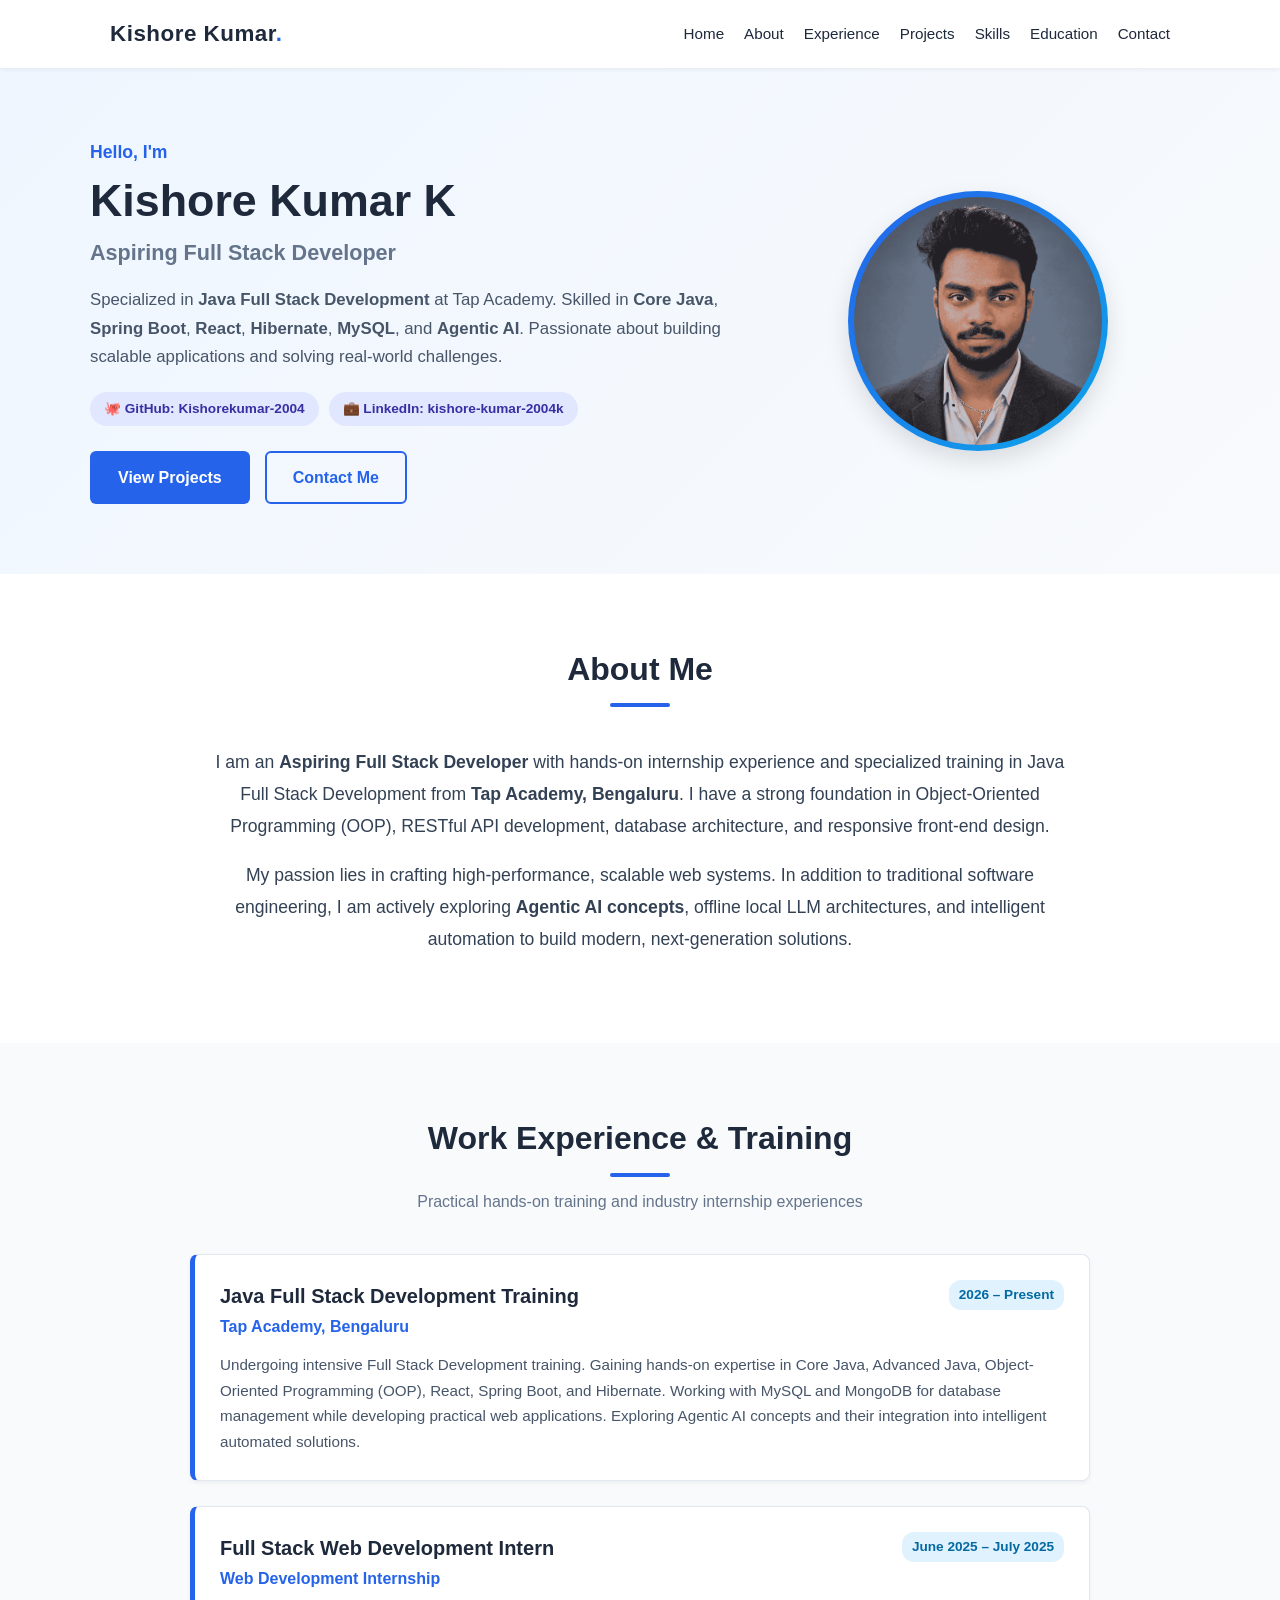
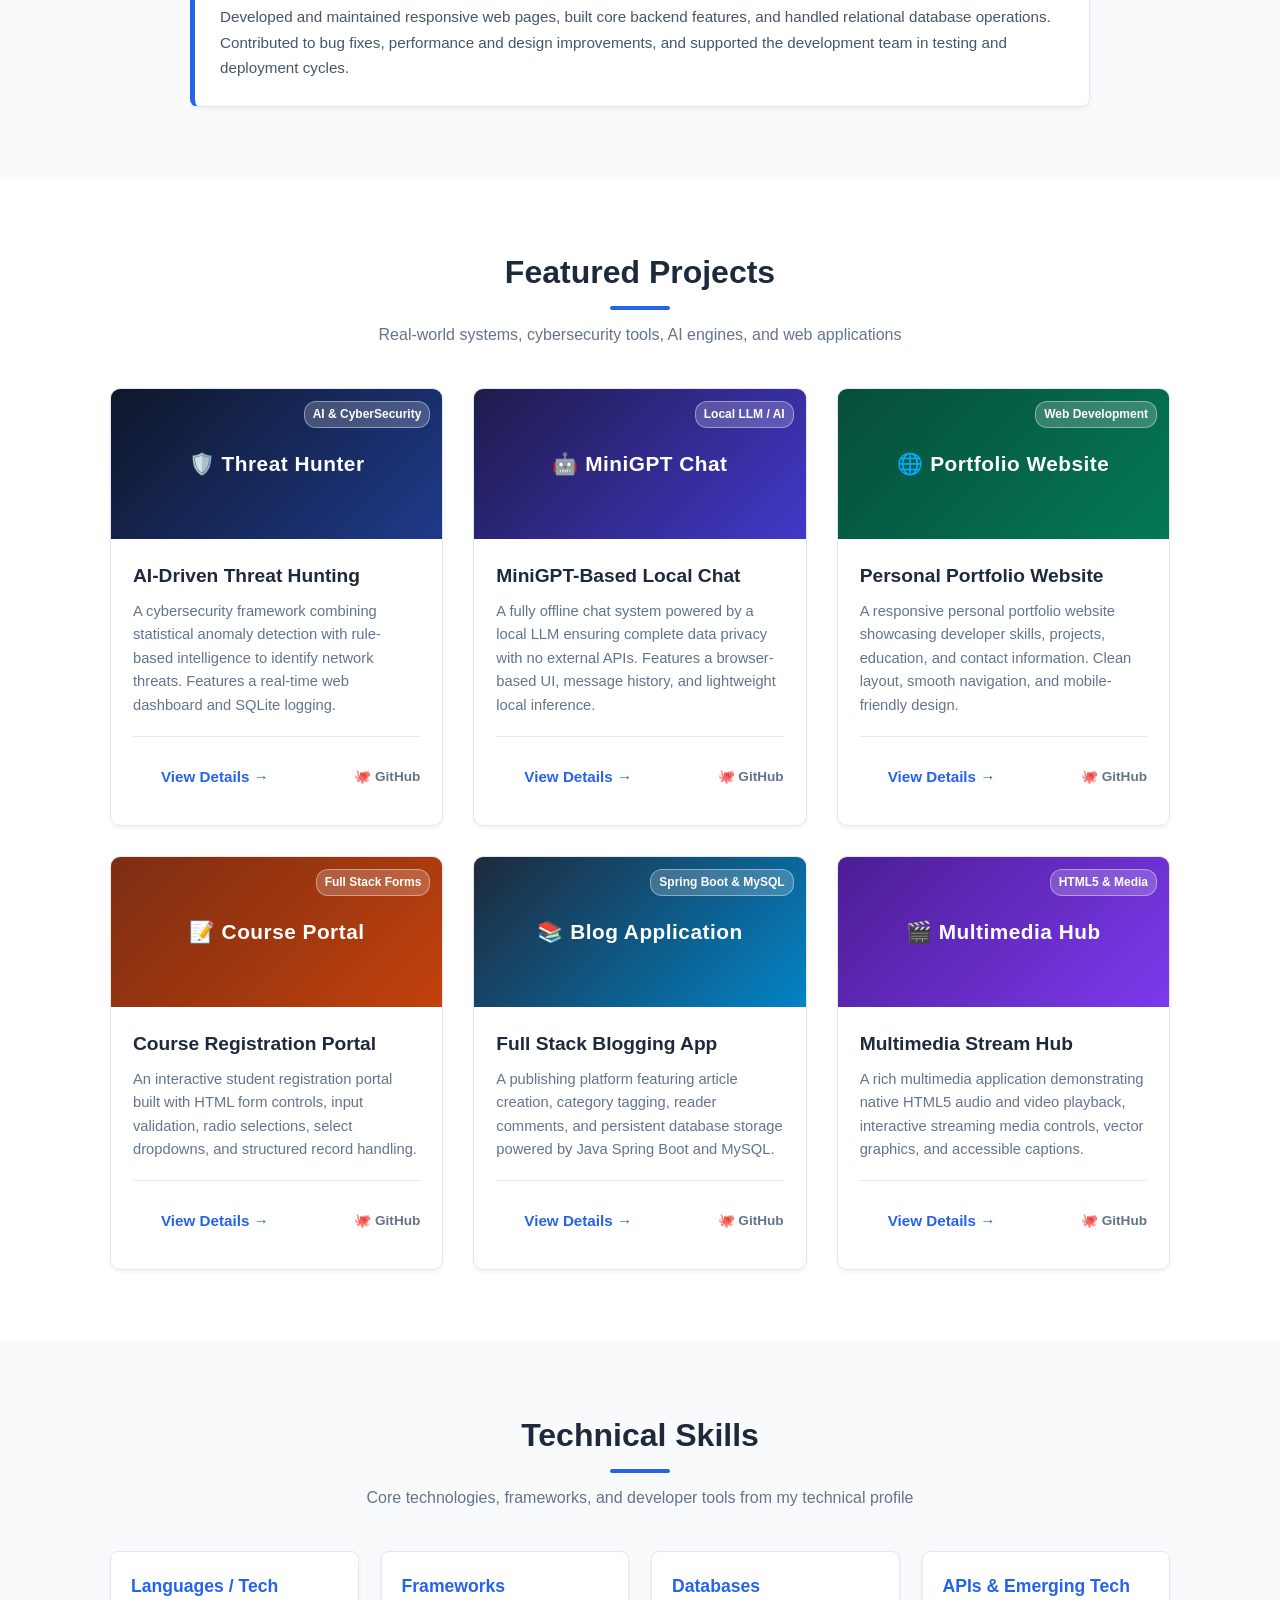
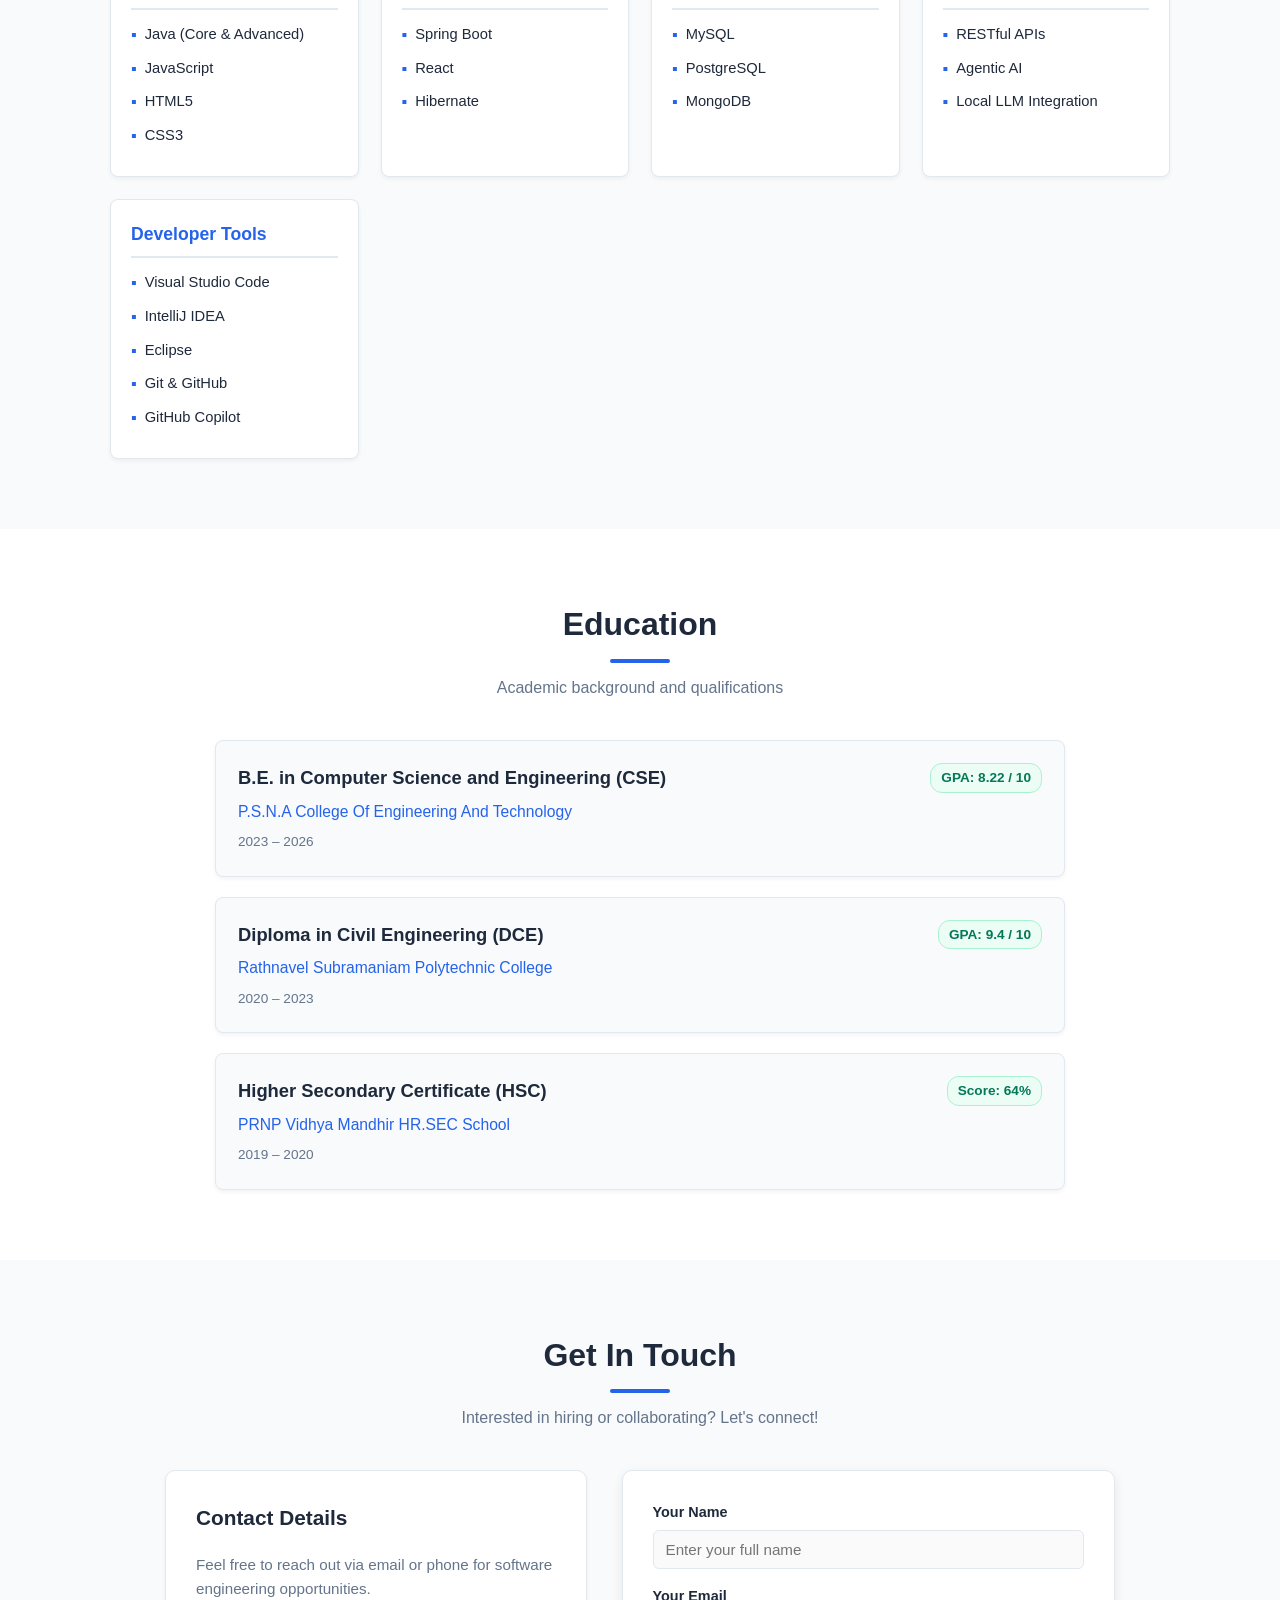
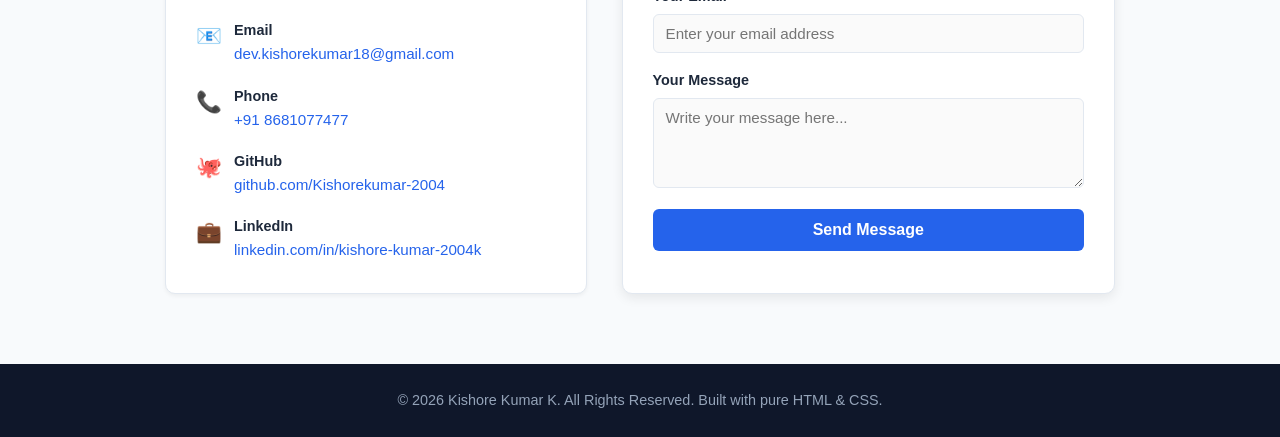
==== index.html @ 6792ca47 "first commit" ====
<!DOCTYPE html>
<html lang="en">
<head>
  <meta charset="UTF-8">
  <meta name="viewport" content="width=device-width, initial-scale=1.0">
  <title>Kishore Kumar K | Aspiring Full Stack Developer</title>
  <!-- Main CSS Stylesheet -->
  <link rel="stylesheet" href="style.css">
</head>
<body>

  <!-- =========================================================
       1. NAVIGATION BAR
       ========================================================= -->
  <header class="header">
    <nav class="navbar">
      <div class="logo">Kishore Kumar<span>.</span></div>
      <ul class="nav-links">
        <li><a href="#home">Home</a></li>
        <li><a href="#about">About</a></li>
        <li><a href="#experience">Experience</a></li>
        <li><a href="#projects">Projects</a></li>
        <li><a href="#skills">Skills</a></li>
        <li><a href="#education">Education</a></li>
        <li><a href="#contact">Contact</a></li>
      </ul>
    </nav>
  </header>

  <!-- =========================================================
       2. HERO SECTION
       ========================================================= -->
  <section id="home" class="hero-section">
    <div class="hero-container">
      
      <!-- Left Column: Bio & Action Buttons -->
      <div class="hero-text">
        <span class="greeting">Hello, I'm</span>
        <h1 class="hero-name">Kishore Kumar K</h1>
        <h2 class="hero-title">Aspiring Full Stack Developer</h2>
        <p class="hero-description">
          Specialized in <strong>Java Full Stack Development</strong> at Tap Academy. Skilled in 
          <strong>Core Java</strong>, <strong>Spring Boot</strong>, <strong>React</strong>, 
          <strong>Hibernate</strong>, <strong>MySQL</strong>, and <strong>Agentic AI</strong>. 
          Passionate about building scalable applications and solving real-world challenges.
        </p>

        <!-- Social / Quick Contact Badges -->
        <div class="quick-contact-bar">
          <a href="https://github.com/Kishorekumar-2004" target="_blank" class="contact-pill">🐙 GitHub: Kishorekumar-2004</a>
          <a href="https://linkedin.com/in/kishore-kumar-2004k" target="_blank" class="contact-pill">💼 LinkedIn: kishore-kumar-2004k</a>
        </div>

        <div class="hero-buttons">
          <a href="#projects" class="btn btn-primary">View Projects</a>
          <a href="#contact" class="btn btn-secondary">Contact Me</a>
        </div>
      </div>

      <!-- Right Column: Profile Image Placeholder -->
      <div class="hero-image-wrapper">
        <div class="profile-card">
          <img src="images//Kishore.png" alt="Kishore Kumar K Profile" class="profile-img">
        </div>
      </div>

    </div>
  </section>

  <!-- =========================================================
       3. ABOUT SECTION
       ========================================================= -->
  <section id="about" class="about-section">
    <div class="container">
      <div class="section-header">
        <h2 class="section-title">About Me</h2>
        <div class="section-line"></div>
      </div>
      
      <div class="about-content">
        <p class="about-text">
          I am an <strong>Aspiring Full Stack Developer</strong> with hands-on internship experience and specialized 
          training in Java Full Stack Development from <strong>Tap Academy, Bengaluru</strong>. 
          I have a strong foundation in Object-Oriented Programming (OOP), RESTful API development, database architecture, 
          and responsive front-end design.
        </p>
        <p class="about-text">
          My passion lies in crafting high-performance, scalable web systems. In addition to traditional software engineering, 
          I am actively exploring <strong>Agentic AI concepts</strong>, offline local LLM architectures, and intelligent automation 
          to build modern, next-generation solutions.
        </p>
      </div>
    </div>
  </section>

  <!-- =========================================================
       4. EXPERIENCE SECTION
       ========================================================= -->
  <section id="experience" class="experience-section">
    <div class="container">
      <div class="section-header">
        <h2 class="section-title">Work Experience &amp; Training</h2>
        <div class="section-line"></div>
        <p class="section-subtitle">Practical hands-on training and industry internship experiences</p>
      </div>

      <div class="experience-grid">
        
        <!-- Experience 1: Tap Academy -->
        <div class="experience-card">
          <div class="exp-header">
            <div>
              <h3 class="exp-role">Java Full Stack Development Training</h3>
              <h4 class="exp-company">Tap Academy, Bengaluru</h4>
            </div>
            <span class="exp-date">2026 – Present</span>
          </div>
          <p class="exp-desc">
            Undergoing intensive Full Stack Development training. Gaining hands-on expertise in Core Java, 
            Advanced Java, Object-Oriented Programming (OOP), React, Spring Boot, and Hibernate. Working with MySQL 
            and MongoDB for database management while developing practical web applications. Exploring Agentic AI concepts 
            and their integration into intelligent automated solutions.
          </p>
        </div>

        <!-- Experience 2: Full Stack Web Development Intern -->
        <div class="experience-card">
          <div class="exp-header">
            <div>
              <h3 class="exp-role">Full Stack Web Development Intern</h3>
              <h4 class="exp-company">Web Development Internship</h4>
            </div>
            <span class="exp-date">June 2025 – July 2025</span>
          </div>
          <p class="exp-desc">
            Developed and maintained responsive web pages, built core backend features, and handled relational 
            database operations. Contributed to bug fixes, performance and design improvements, and supported 
            the development team in testing and deployment cycles.
          </p>
        </div>

      </div>
    </div>
  </section>

  <!-- =========================================================
       5. PROJECTS SECTION (Updated from Resume)
       ========================================================= -->
  <section id="projects" class="projects-section">
    <div class="container">
      <div class="section-header">
        <h2 class="section-title">Featured Projects</h2>
        <div class="section-line"></div>
        <p class="section-subtitle">Real-world systems, cybersecurity tools, AI engines, and web applications</p>
      </div>

      <div class="projects-grid">
        
        <!-- Project 1: AI Threat Hunting -->
        <article class="project-card">
          <div class="project-image-box" style="background: linear-gradient(135deg, #0f172a, #1e3a8a);">
            <span class="project-tag">AI &amp; CyberSecurity</span>
            <div class="project-placeholder-preview">🛡️ Threat Hunter</div>
          </div>
          <div class="project-info">
            <h3 class="project-title">AI-Driven Threat Hunting</h3>
            <p class="project-desc">
              A cybersecurity framework combining statistical anomaly detection with rule-based intelligence 
              to identify network threats. Features a real-time web dashboard and SQLite logging.
            </p>
            <div class="project-footer-links">
              <a href="project1.html" class="btn btn-project">View Details &rarr;</a>
              <a href="https://github.com/Kishorekumar-2004" target="_blank" class="github-link">🐙 GitHub</a>
            </div>
          </div>
        </article>

        <!-- Project 2: MiniGPT Local Chat -->
        <article class="project-card">
          <div class="project-image-box" style="background: linear-gradient(135deg, #1e1b4b, #4338ca);">
            <span class="project-tag">Local LLM / AI</span>
            <div class="project-placeholder-preview">🤖 MiniGPT Chat</div>
          </div>
          <div class="project-info">
            <h3 class="project-title">MiniGPT-Based Local Chat</h3>
            <p class="project-desc">
              A fully offline chat system powered by a local LLM ensuring complete data privacy with no external APIs. 
              Features a browser-based UI, message history, and lightweight local inference.
            </p>
            <div class="project-footer-links">
              <a href="project2.html" class="btn btn-project">View Details &rarr;</a>
              <a href="https://github.com/Kishorekumar-2004" target="_blank" class="github-link">🐙 GitHub</a>
            </div>
          </div>
        </article>

        <!-- Project 3: Personal Portfolio Website -->
        <article class="project-card">
          <div class="project-image-box" style="background: linear-gradient(135deg, #064e3b, #047857);">
            <span class="project-tag">Web Development</span>
            <div class="project-placeholder-preview">🌐 Portfolio Website</div>
          </div>
          <div class="project-info">
            <h3 class="project-title">Personal Portfolio Website</h3>
            <p class="project-desc">
              A responsive personal portfolio website showcasing developer skills, projects, education, 
              and contact information. Clean layout, smooth navigation, and mobile-friendly design.
            </p>
            <div class="project-footer-links">
              <a href="project3.html" class="btn btn-project">View Details &rarr;</a>
              <a href="https://github.com/Kishorekumar-2004" target="_blank" class="github-link">🐙 GitHub</a>
            </div>
          </div>
        </article>

        <!-- Project 4: Course Registration Portal -->
        <article class="project-card">
          <div class="project-image-box" style="background: linear-gradient(135deg, #7c2d12, #c2410c);">
            <span class="project-tag">Full Stack Forms</span>
            <div class="project-placeholder-preview">📝 Course Portal</div>
          </div>
          <div class="project-info">
            <h3 class="project-title">Course Registration Portal</h3>
            <p class="project-desc">
              An interactive student registration portal built with HTML form controls, input validation, 
              radio selections, select dropdowns, and structured record handling.
            </p>
            <div class="project-footer-links">
              <a href="project4.html" class="btn btn-project">View Details &rarr;</a>
              <a href="https://github.com/Kishorekumar-2004" target="_blank" class="github-link">🐙 GitHub</a>
            </div>
          </div>
        </article>

        <!-- Project 5: Full Stack Blogging Platform -->
        <article class="project-card">
          <div class="project-image-box" style="background: linear-gradient(135deg, #1e293b, #0284c7);">
            <span class="project-tag">Spring Boot &amp; MySQL</span>
            <div class="project-placeholder-preview">📚 Blog Application</div>
          </div>
          <div class="project-info">
            <h3 class="project-title">Full Stack Blogging App</h3>
            <p class="project-desc">
              A publishing platform featuring article creation, category tagging, reader comments, 
              and persistent database storage powered by Java Spring Boot and MySQL.
            </p>
            <div class="project-footer-links">
              <a href="project5.html" class="btn btn-project">View Details &rarr;</a>
              <a href="https://github.com/Kishorekumar-2004" target="_blank" class="github-link">🐙 GitHub</a>
            </div>
          </div>
        </article>

        <!-- Project 6: Multimedia Web Hub -->
        <article class="project-card">
          <div class="project-image-box" style="background: linear-gradient(135deg, #4c1d95, #7c3aed);">
            <span class="project-tag">HTML5 &amp; Media</span>
            <div class="project-placeholder-preview">🎬 Multimedia Hub</div>
          </div>
          <div class="project-info">
            <h3 class="project-title">Multimedia Stream Hub</h3>
            <p class="project-desc">
              A rich multimedia application demonstrating native HTML5 audio and video playback, 
              interactive streaming media controls, vector graphics, and accessible captions.
            </p>
            <div class="project-footer-links">
              <a href="project6.html" class="btn btn-project">View Details &rarr;</a>
              <a href="https://github.com/Kishorekumar-2004" target="_blank" class="github-link">🐙 GitHub</a>
            </div>
          </div>
        </article>

      </div>
    </div>
  </section>

  <!-- =========================================================
       6. TECHNICAL SKILLS SECTION (From Resume)
       ========================================================= -->
  <section id="skills" class="skills-section">
    <div class="container">
      <div class="section-header">
        <h2 class="section-title">Technical Skills</h2>
        <div class="section-line"></div>
        <p class="section-subtitle">Core technologies, frameworks, and developer tools from my technical profile</p>
      </div>

      <div class="skills-grid">
        
        <!-- Category 1 -->
        <div class="skill-category-card">
          <div class="skill-category-header">
            <h3>Languages / Tech</h3>
          </div>
          <ul class="skill-list">
            <li><span class="bullet">▪</span> Java (Core &amp; Advanced)</li>
            <li><span class="bullet">▪</span> JavaScript</li>
            <li><span class="bullet">▪</span> HTML5</li>
            <li><span class="bullet">▪</span> CSS3</li>
          </ul>
        </div>

        <!-- Category 2 -->
        <div class="skill-category-card">
          <div class="skill-category-header">
            <h3>Frameworks</h3>
          </div>
          <ul class="skill-list">
            <li><span class="bullet">▪</span> Spring Boot</li>
            <li><span class="bullet">▪</span> React</li>
            <li><span class="bullet">▪</span> Hibernate</li>
          </ul>
        </div>

        <!-- Category 3 -->
        <div class="skill-category-card">
          <div class="skill-category-header">
            <h3>Databases</h3>
          </div>
          <ul class="skill-list">
            <li><span class="bullet">▪</span> MySQL</li>
            <li><span class="bullet">▪</span> PostgreSQL</li>
            <li><span class="bullet">▪</span> MongoDB</li>
          </ul>
        </div>

        <!-- Category 4 -->
        <div class="skill-category-card">
          <div class="skill-category-header">
            <h3>APIs &amp; Emerging Tech</h3>
          </div>
          <ul class="skill-list">
            <li><span class="bullet">▪</span> RESTful APIs</li>
            <li><span class="bullet">▪</span> Agentic AI</li>
            <li><span class="bullet">▪</span> Local LLM Integration</li>
          </ul>
        </div>

        <!-- Category 5 -->
        <div class="skill-category-card">
          <div class="skill-category-header">
            <h3>Developer Tools</h3>
          </div>
          <ul class="skill-list">
            <li><span class="bullet">▪</span> Visual Studio Code</li>
            <li><span class="bullet">▪</span> IntelliJ IDEA</li>
            <li><span class="bullet">▪</span> Eclipse</li>
            <li><span class="bullet">▪</span> Git &amp; GitHub</li>
            <li><span class="bullet">▪</span> GitHub Copilot</li>
          </ul>
        </div>

      </div>
    </div>
  </section>

  <!-- =========================================================
       7. EDUCATION SECTION (From Resume)
       ========================================================= -->
  <section id="education" class="education-section">
    <div class="container">
      <div class="section-header">
        <h2 class="section-title">Education</h2>
        <div class="section-line"></div>
        <p class="section-subtitle">Academic background and qualifications</p>
      </div>

      <div class="education-timeline">
        
        <!-- Degree 1 -->
        <div class="edu-card">
          <div class="edu-top">
            <h3>B.E. in Computer Science and Engineering (CSE)</h3>
            <span class="edu-gpa">GPA: 8.22 / 10</span>
          </div>
          <h4 class="edu-inst">P.S.N.A College Of Engineering And Technology</h4>
          <span class="edu-duration">2023 – 2026</span>
        </div>

        <!-- Degree 2 -->
        <div class="edu-card">
          <div class="edu-top">
            <h3>Diploma in Civil Engineering (DCE)</h3>
            <span class="edu-gpa">GPA: 9.4 / 10</span>
          </div>
          <h4 class="edu-inst">Rathnavel Subramaniam Polytechnic College</h4>
          <span class="edu-duration">2020 – 2023</span>
        </div>

        <!-- Schooling -->
        <div class="edu-card">
          <div class="edu-top">
            <h3>Higher Secondary Certificate (HSC)</h3>
            <span class="edu-gpa">Score: 64%</span>
          </div>
          <h4 class="edu-inst">PRNP Vidhya Mandhir HR.SEC School</h4>
          <span class="edu-duration">2019 – 2020</span>
        </div>

      </div>
    </div>
  </section>

  <!-- =========================================================
       8. CONTACT SECTION (With real resume details)
       ========================================================= -->
  <section id="contact" class="contact-section">
    <div class="container">
      <div class="section-header">
        <h2 class="section-title">Get In Touch</h2>
        <div class="section-line"></div>
        <p class="section-subtitle">Interested in hiring or collaborating? Let's connect!</p>
      </div>

      <div class="contact-wrapper">
        
        <!-- Direct Contact Details from Resume -->
        <div class="contact-info-card">
          <h3>Contact Details</h3>
          <p>Feel free to reach out via email or phone for software engineering opportunities.</p>
          
          <div class="info-item">
            <span class="info-icon">📧</span>
            <div>
              <strong>Email</strong>
              <p><a href="mailto:dev.kishorekumar18@gmail.com">dev.kishorekumar18@gmail.com</a></p>
            </div>
          </div>

          <div class="info-item">
            <span class="info-icon">📞</span>
            <div>
              <strong>Phone</strong>
              <p><a href="tel:8681077477">+91 8681077477</a></p>
            </div>
          </div>

          <div class="info-item">
            <span class="info-icon">🐙</span>
            <div>
              <strong>GitHub</strong>
              <p><a href="https://github.com/Kishorekumar-2004" target="_blank">github.com/Kishorekumar-2004</a></p>
            </div>
          </div>

          <div class="info-item">
            <span class="info-icon">💼</span>
            <div>
              <strong>LinkedIn</strong>
              <p><a href="https://linkedin.com/in/kishore-kumar-2004k" target="_blank">linkedin.com/in/kishore-kumar-2004k</a></p>
            </div>
          </div>
        </div>

        <!-- Contact Form (Configured to send directly to your email) -->
        <div class="contact-form-wrapper">
          <form class="contact-form" action="https://formsubmit.co/dev.kishorekumar18@gmail.com" method="POST">
            <!-- Hidden configuration for FormSubmit -->
            <input type="hidden" name="_subject" value="New Portfolio Contact Message from Kishore Kumar K's Portfolio!">
            <input type="hidden" name="_template" value="table">
            <input type="hidden" name="_captcha" value="false">

            <div class="form-group">
              <label for="name">Your Name</label>
              <input type="text" id="name" name="name" placeholder="Enter your full name" required>
            </div>

            <div class="form-group">
              <label for="email">Your Email</label>
              <input type="email" id="email" name="email" placeholder="Enter your email address" required>
            </div>

            <div class="form-group">
              <label for="message">Your Message</label>
              <textarea id="message" name="message" rows="4" placeholder="Write your message here..." required></textarea>
            </div>

            <button type="submit" class="btn btn-primary btn-submit">Send Message</button>
          </form>
        </div>

      </div>
    </div>
  </section>

  <!-- =========================================================
       9. FOOTER
       ========================================================= -->
  <footer class="footer">
    <p>&copy; 2026 Kishore Kumar K. All Rights Reserved. Built with pure HTML &amp; CSS.</p>
  </footer>

</body>
</html>
---- style.css ----
/* =========================================================
   STYLE.CSS - Portfolio Stylesheet for Kishore Kumar K
   Built with pure CSS (No external frameworks)
   ========================================================= */

/* --- 1. CSS Variables (Design System) --- */
:root {
  --primary-color: #2563eb;       /* Royal Blue */
  --primary-hover: #1d4ed8;       /* Darker Blue */
  --secondary-color: #0ea5e9;     /* Sky Blue */
  --dark-bg: #0f172a;             /* Dark Navy */
  --light-bg: #f8fafc;            /* Off-White */
  --card-bg: #ffffff;             /* Pure White */
  --text-main: #1e293b;           /* Slate 800 */
  --text-muted: #64748b;          /* Slate 500 */
  --border-color: #e2e8f0;        /* Light Border */
  --shadow-sm: 0 2px 4px rgba(0, 0, 0, 0.05);
  --shadow-md: 0 4px 12px rgba(0, 0, 0, 0.08);
  --shadow-lg: 0 10px 25px rgba(0, 0, 0, 0.12);
  --font-family: 'Segoe UI', Tahoma, Geneva, Verdana, sans-serif;
  --transition: all 0.3s ease;
}

/* --- 2. Global Resets --- */
* {
  margin: 0;
  padding: 0;
  box-sizing: border-box;
}

html {
  scroll-behavior: smooth;
}

body {
  font-family: var(--font-family);
  color: var(--text-main);
  background-color: var(--light-bg);
  line-height: 1.6;
}

.container {
  max-width: 1100px;
  margin: 0 auto;
  padding: 0 20px;
}

/* Section Header Typography */
.section-header {
  text-align: center;
  margin-bottom: 40px;
}

.section-title {
  font-size: 2rem;
  color: var(--text-main);
  font-weight: 700;
  margin-bottom: 8px;
}

.section-line {
  width: 60px;
  height: 4px;
  background-color: var(--primary-color);
  margin: 0 auto 12px auto;
  border-radius: 2px;
}

.section-subtitle {
  color: var(--text-muted);
  font-size: 1rem;
}

/* --- 3. Navigation Bar --- */
.header {
  position: sticky;
  top: 0;
  background-color: #ffffff;
  box-shadow: var(--shadow-sm);
  z-index: 1000;
}

.navbar {
  max-width: 1100px;
  margin: 0 auto;
  padding: 16px 20px;
  display: flex;
  justify-content: space-between;
  align-items: center;
}

.logo {
  font-size: 1.4rem;
  font-weight: 700;
  color: var(--text-main);
  letter-spacing: 0.5px;
}

.logo span {
  color: var(--primary-color);
}

.nav-links {
  list-style: none;
  display: flex;
  gap: 20px;
}

.nav-links a {
  text-decoration: none;
  color: var(--text-main);
  font-weight: 500;
  font-size: 0.95rem;
  transition: var(--transition);
}

.nav-links a:hover {
  color: var(--primary-color);
}

/* --- 4. Hero Section --- */
.hero-section {
  padding: 70px 20px;
  background: linear-gradient(135deg, #eff6ff 0%, #f8fafc 100%);
}

.hero-container {
  max-width: 1100px;
  margin: 0 auto;
  display: flex;
  align-items: center;
  justify-content: space-between;
  gap: 40px;
}

.hero-text {
  flex: 1.2;
}

.greeting {
  font-size: 1.1rem;
  font-weight: 600;
  color: var(--primary-color);
  display: block;
  margin-bottom: 8px;
}

.hero-name {
  font-size: 2.8rem;
  font-weight: 800;
  color: var(--text-main);
  line-height: 1.2;
  margin-bottom: 8px;
}

.hero-title {
  font-size: 1.35rem;
  color: var(--text-muted);
  font-weight: 600;
  margin-bottom: 16px;
}

.hero-description {
  font-size: 1.05rem;
  color: #475569;
  margin-bottom: 20px;
  line-height: 1.7;
}

.quick-contact-bar {
  display: flex;
  flex-wrap: wrap;
  gap: 10px;
  margin-bottom: 25px;
}

.contact-pill {
  display: inline-block;
  background-color: #e0e7ff;
  color: #3730a3;
  padding: 6px 14px;
  border-radius: 20px;
  font-size: 0.85rem;
  font-weight: 600;
  text-decoration: none;
  transition: var(--transition);
}

.contact-pill:hover {
  background-color: var(--primary-color);
  color: #ffffff;
}

.hero-buttons {
  display: flex;
  gap: 15px;
  flex-wrap: wrap;
}

/* Buttons */
.btn {
  display: inline-block;
  padding: 12px 26px;
  font-size: 1rem;
  font-weight: 600;
  border-radius: 6px;
  text-decoration: none;
  cursor: pointer;
  border: 2px solid transparent;
  transition: var(--transition);
}

.btn-primary {
  background-color: var(--primary-color);
  color: #ffffff;
}

.btn-primary:hover {
  background-color: var(--primary-hover);
  box-shadow: 0 4px 12px rgba(37, 99, 235, 0.3);
}

.btn-secondary {
  background-color: transparent;
  color: var(--primary-color);
  border-color: var(--primary-color);
}

.btn-secondary:hover {
  background-color: var(--primary-color);
  color: #ffffff;
}

/* Hero Profile Image */
.hero-image-wrapper {
  flex: 0.8;
  display: flex;
  justify-content: center;
}

.profile-card {
  width: 260px;
  height: 260px;
  border-radius: 50%;
  padding: 6px;
  background: linear-gradient(135deg, var(--primary-color), var(--secondary-color));
  box-shadow: var(--shadow-lg);
  display: flex;
  align-items: center;
  justify-content: center;
}

.profile-img {
  width: 100%;
  height: 100%;
  border-radius: 50%;
  object-fit: cover;
  background-color: #cbd5e1;
}

/* --- 5. About Section --- */
.about-section {
  padding: 70px 0;
  background-color: #ffffff;
}

.about-content {
  max-width: 850px;
  margin: 0 auto;
  text-align: center;
}

.about-text {
  font-size: 1.1rem;
  color: #334155;
  margin-bottom: 18px;
  line-height: 1.8;
}

/* --- 6. Experience Section --- */
.experience-section {
  padding: 70px 0;
  background-color: var(--light-bg);
}

.experience-grid {
  display: flex;
  flex-direction: column;
  gap: 25px;
  max-width: 900px;
  margin: 0 auto;
}

.experience-card {
  background-color: var(--card-bg);
  border: 1px solid var(--border-color);
  border-left: 5px solid var(--primary-color);
  padding: 25px;
  border-radius: 8px;
  box-shadow: var(--shadow-sm);
  transition: var(--transition);
}

.experience-card:hover {
  transform: translateY(-3px);
  box-shadow: var(--shadow-md);
}

.exp-header {
  display: flex;
  justify-content: space-between;
  align-items: flex-start;
  margin-bottom: 12px;
  flex-wrap: wrap;
  gap: 10px;
}

.exp-role {
  font-size: 1.25rem;
  color: var(--text-main);
}

.exp-company {
  font-size: 1rem;
  color: var(--primary-color);
  font-weight: 600;
  margin-top: 2px;
}

.exp-date {
  font-size: 0.85rem;
  font-weight: 600;
  background-color: #e0f2fe;
  color: #0369a1;
  padding: 4px 10px;
  border-radius: 12px;
}

.exp-desc {
  font-size: 0.95rem;
  color: #475569;
  line-height: 1.7;
}

/* --- 7. Projects Section --- */
.projects-section {
  padding: 70px 0;
  background-color: #ffffff;
}

.projects-grid {
  display: grid;
  grid-template-columns: repeat(3, 1fr);
  gap: 30px;
}

.project-card {
  background-color: var(--card-bg);
  border-radius: 10px;
  overflow: hidden;
  border: 1px solid var(--border-color);
  box-shadow: var(--shadow-sm);
  display: flex;
  flex-direction: column;
  transition: var(--transition);
}

.project-card:hover {
  transform: translateY(-8px);
  box-shadow: var(--shadow-lg);
  border-color: #cbd5e1;
}

.project-image-box {
  height: 150px;
  display: flex;
  flex-direction: column;
  align-items: center;
  justify-content: center;
  position: relative;
  color: #ffffff;
}

.project-tag {
  position: absolute;
  top: 12px;
  right: 12px;
  background-color: rgba(255, 255, 255, 0.2);
  backdrop-filter: blur(4px);
  color: #ffffff;
  font-size: 0.75rem;
  font-weight: 600;
  padding: 3px 8px;
  border-radius: 12px;
  border: 1px solid rgba(255, 255, 255, 0.4);
}

.project-placeholder-preview {
  font-size: 1.3rem;
  font-weight: 700;
  letter-spacing: 0.5px;
}

.project-info {
  padding: 22px;
  display: flex;
  flex-direction: column;
  flex: 1;
}

.project-title {
  font-size: 1.2rem;
  color: var(--text-main);
  margin-bottom: 8px;
}

.project-desc {
  font-size: 0.92rem;
  color: var(--text-muted);
  line-height: 1.6;
  margin-bottom: 18px;
  flex: 1;
}

.project-footer-links {
  display: flex;
  justify-content: space-between;
  align-items: center;
  border-top: 1px solid var(--border-color);
  padding-top: 14px;
}

.btn-project {
  color: var(--primary-color);
  font-weight: 600;
  text-decoration: none;
  font-size: 0.95rem;
  transition: var(--transition);
}

.btn-project:hover {
  color: var(--primary-hover);
  text-decoration: underline;
}

.github-link {
  font-size: 0.85rem;
  color: var(--text-muted);
  text-decoration: none;
  font-weight: 600;
  transition: var(--transition);
}

.github-link:hover {
  color: var(--text-main);
}

/* --- 8. Skills Section --- */
.skills-section {
  padding: 70px 0;
  background-color: var(--light-bg);
}

.skills-grid {
  display: grid;
  grid-template-columns: repeat(auto-fit, minmax(200px, 1fr));
  gap: 22px;
}

.skill-category-card {
  background-color: var(--card-bg);
  border: 1px solid var(--border-color);
  border-radius: 8px;
  padding: 20px;
  box-shadow: var(--shadow-sm);
  transition: var(--transition);
}

.skill-category-card:hover {
  transform: translateY(-4px);
  box-shadow: var(--shadow-md);
  border-color: #cbd5e1;
}

.skill-category-header h3 {
  font-size: 1.1rem;
  color: var(--primary-color);
  margin-bottom: 12px;
  padding-bottom: 8px;
  border-bottom: 2px solid var(--border-color);
}

.skill-list {
  list-style: none;
}

.skill-list li {
  font-size: 0.92rem;
  color: var(--text-main);
  margin-bottom: 8px;
  display: flex;
  align-items: center;
  gap: 8px;
}

.skill-list .bullet {
  color: var(--primary-color);
  font-size: 1rem;
}

/* --- 9. Education Section --- */
.education-section {
  padding: 70px 0;
  background-color: #ffffff;
}

.education-timeline {
  display: flex;
  flex-direction: column;
  gap: 20px;
  max-width: 850px;
  margin: 0 auto;
}

.edu-card {
  background-color: var(--light-bg);
  border: 1px solid var(--border-color);
  border-radius: 8px;
  padding: 22px;
  box-shadow: var(--shadow-sm);
  transition: var(--transition);
}

.edu-card:hover {
  border-color: #93c5fd;
  box-shadow: var(--shadow-md);
}

.edu-top {
  display: flex;
  justify-content: space-between;
  align-items: center;
  flex-wrap: wrap;
  gap: 8px;
  margin-bottom: 6px;
}

.edu-top h3 {
  font-size: 1.15rem;
  color: var(--text-main);
}

.edu-gpa {
  background-color: #ecfdf5;
  color: #047857;
  font-weight: 700;
  font-size: 0.85rem;
  padding: 3px 10px;
  border-radius: 12px;
  border: 1px solid #a7f3d0;
}

.edu-inst {
  font-size: 0.98rem;
  color: var(--primary-color);
  font-weight: 500;
  margin-bottom: 4px;
}

.edu-duration {
  font-size: 0.85rem;
  color: var(--text-muted);
}

/* --- 10. Contact Section --- */
.contact-section {
  padding: 70px 0;
  background-color: var(--light-bg);
}

.contact-wrapper {
  display: flex;
  gap: 35px;
  max-width: 950px;
  margin: 0 auto;
}

.contact-info-card {
  flex: 1;
  background-color: var(--card-bg);
  padding: 30px;
  border-radius: 10px;
  box-shadow: var(--shadow-sm);
  border: 1px solid var(--border-color);
  display: flex;
  flex-direction: column;
  gap: 18px;
}

.contact-info-card h3 {
  color: var(--text-main);
  font-size: 1.3rem;
}

.contact-info-card > p {
  color: var(--text-muted);
  font-size: 0.95rem;
}

.info-item {
  display: flex;
  align-items: flex-start;
  gap: 12px;
}

.info-icon {
  font-size: 1.3rem;
}

.info-item strong {
  display: block;
  font-size: 0.9rem;
  color: var(--text-main);
}

.info-item p, .info-item a {
  font-size: 0.95rem;
  color: var(--primary-color);
  text-decoration: none;
  word-break: break-all;
}

.info-item a:hover {
  text-decoration: underline;
}

.contact-form-wrapper {
  flex: 1.2;
  background-color: var(--card-bg);
  padding: 30px;
  border-radius: 10px;
  box-shadow: var(--shadow-md);
  border: 1px solid var(--border-color);
}

.contact-form {
  display: flex;
  flex-direction: column;
  gap: 16px;
}

.form-group {
  display: flex;
  flex-direction: column;
  gap: 6px;
}

.form-group label {
  font-size: 0.9rem;
  font-weight: 600;
  color: var(--text-main);
}

.form-group input,
.form-group textarea {
  width: 100%;
  padding: 10px 12px;
  border: 1px solid var(--border-color);
  border-radius: 6px;
  font-family: inherit;
  font-size: 0.95rem;
  color: var(--text-main);
  background-color: #fafafa;
  transition: var(--transition);
}

.form-group input:focus,
.form-group textarea:focus {
  outline: none;
  border-color: var(--primary-color);
  background-color: #ffffff;
  box-shadow: 0 0 0 3px rgba(37, 99, 235, 0.15);
}

.btn-submit {
  border: none;
  font-size: 1rem;
  padding: 12px;
  margin-top: 5px;
}

/* --- 11. Footer --- */
.footer {
  background-color: var(--dark-bg);
  color: #94a3b8;
  text-align: center;
  padding: 25px 20px;
  font-size: 0.9rem;
}

/* --- 12. Responsive Design --- */
@media (max-width: 900px) {
  .projects-grid {
    grid-template-columns: repeat(2, 1fr);
  }
  .contact-wrapper {
    flex-direction: column;
  }
}

@media (max-width: 768px) {
  .navbar {
    flex-direction: column;
    gap: 12px;
  }

  .nav-links {
    flex-wrap: wrap;
    justify-content: center;
    gap: 12px;
  }

  .hero-container {
    flex-direction: column-reverse;
    text-align: center;
  }

  .hero-name {
    font-size: 2.2rem;
  }

  .hero-title {
    font-size: 1.15rem;
  }

  .quick-contact-bar {
    justify-content: center;
  }

  .hero-buttons {
    justify-content: center;
  }

  .profile-card {
    width: 200px;
    height: 200px;
  }

  .projects-grid {
    grid-template-columns: 1fr;
  }

  .skills-grid {
    grid-template-columns: 1fr;
  }

  .edu-top {
    flex-direction: column;
    align-items: flex-start;
  }
}
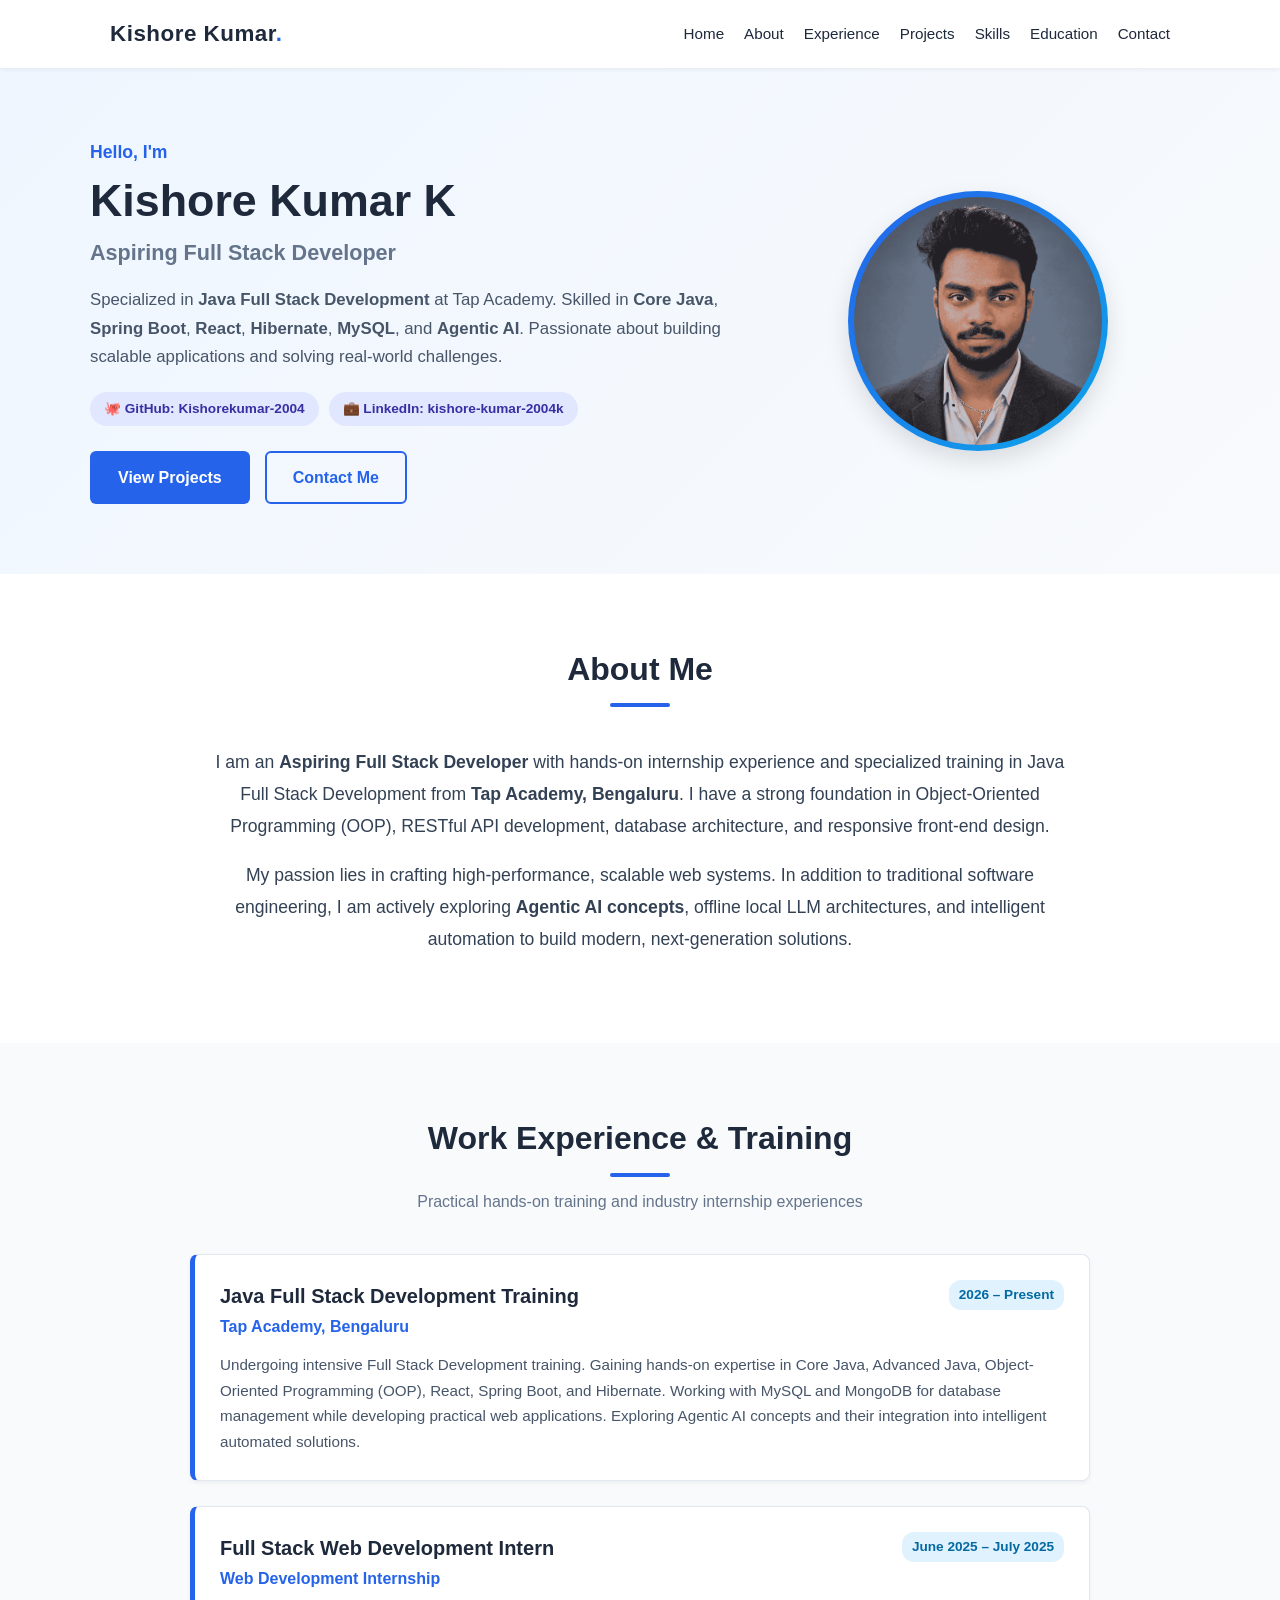
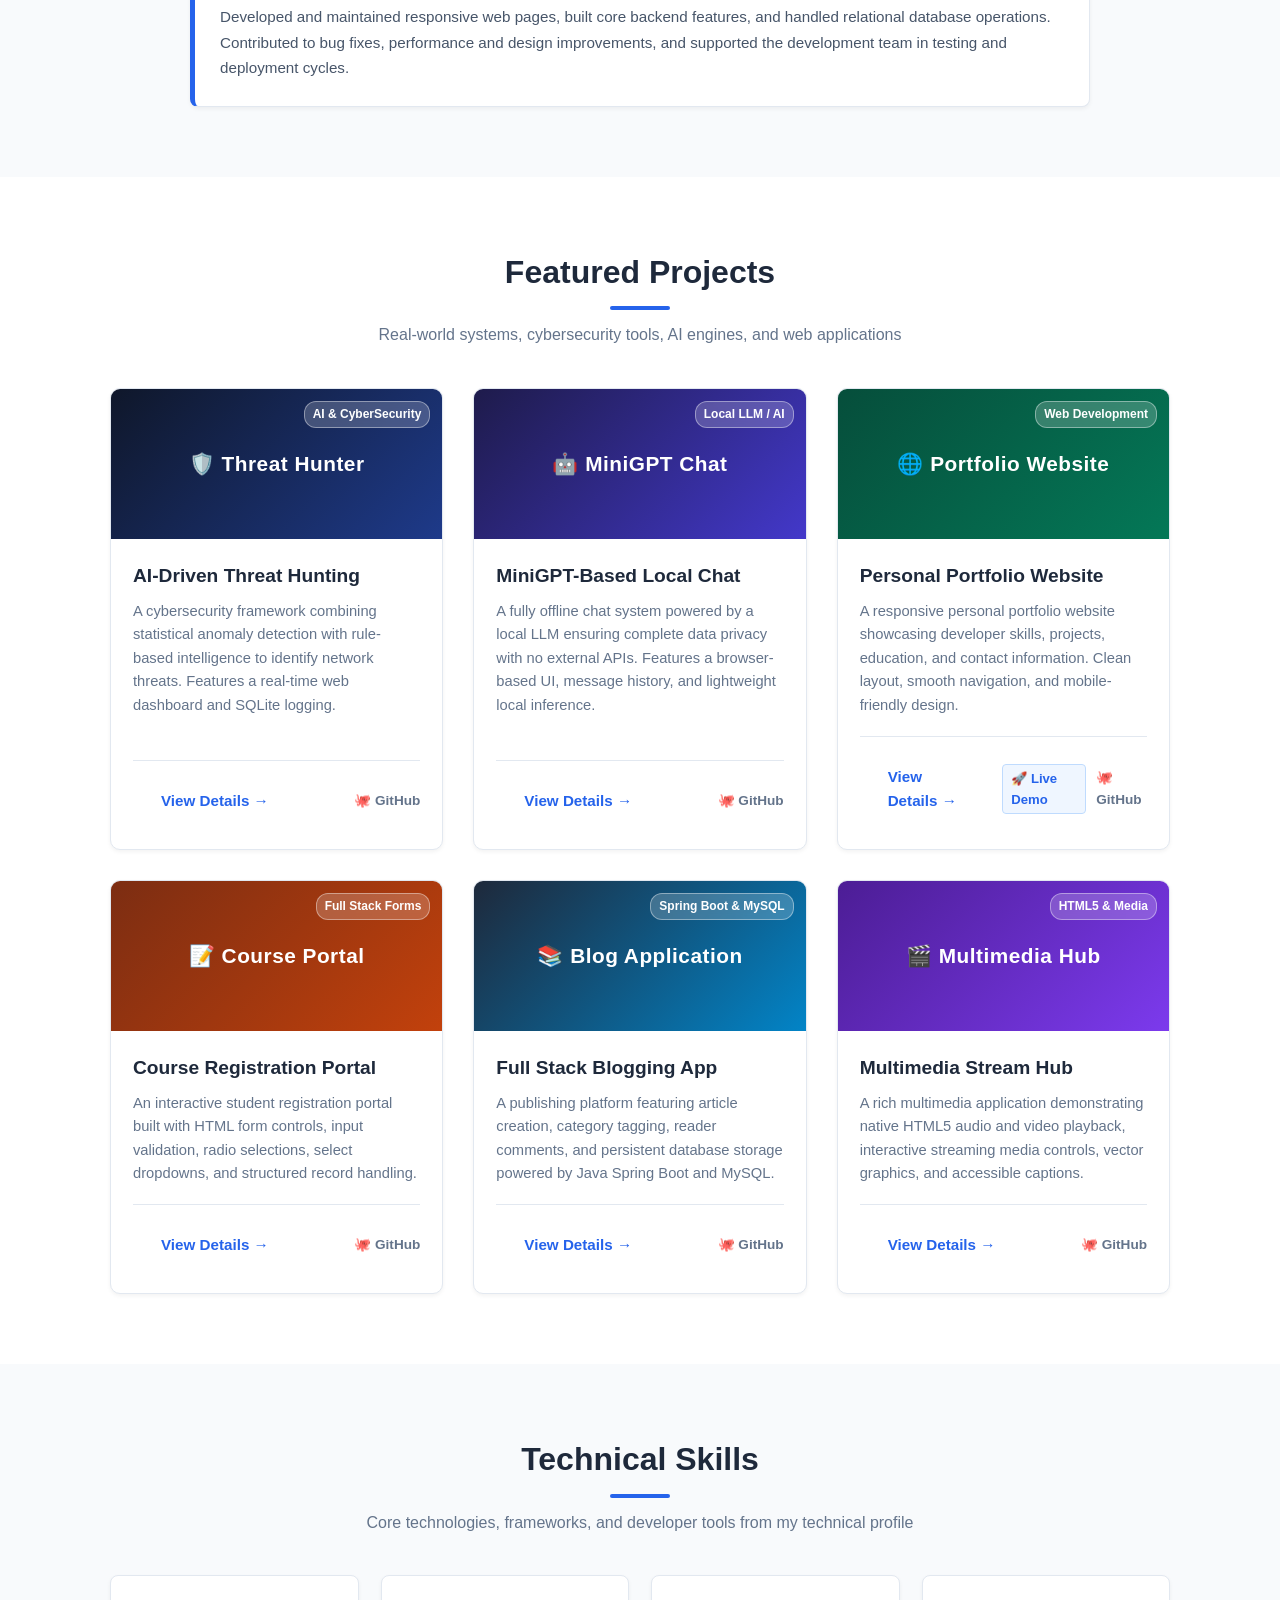
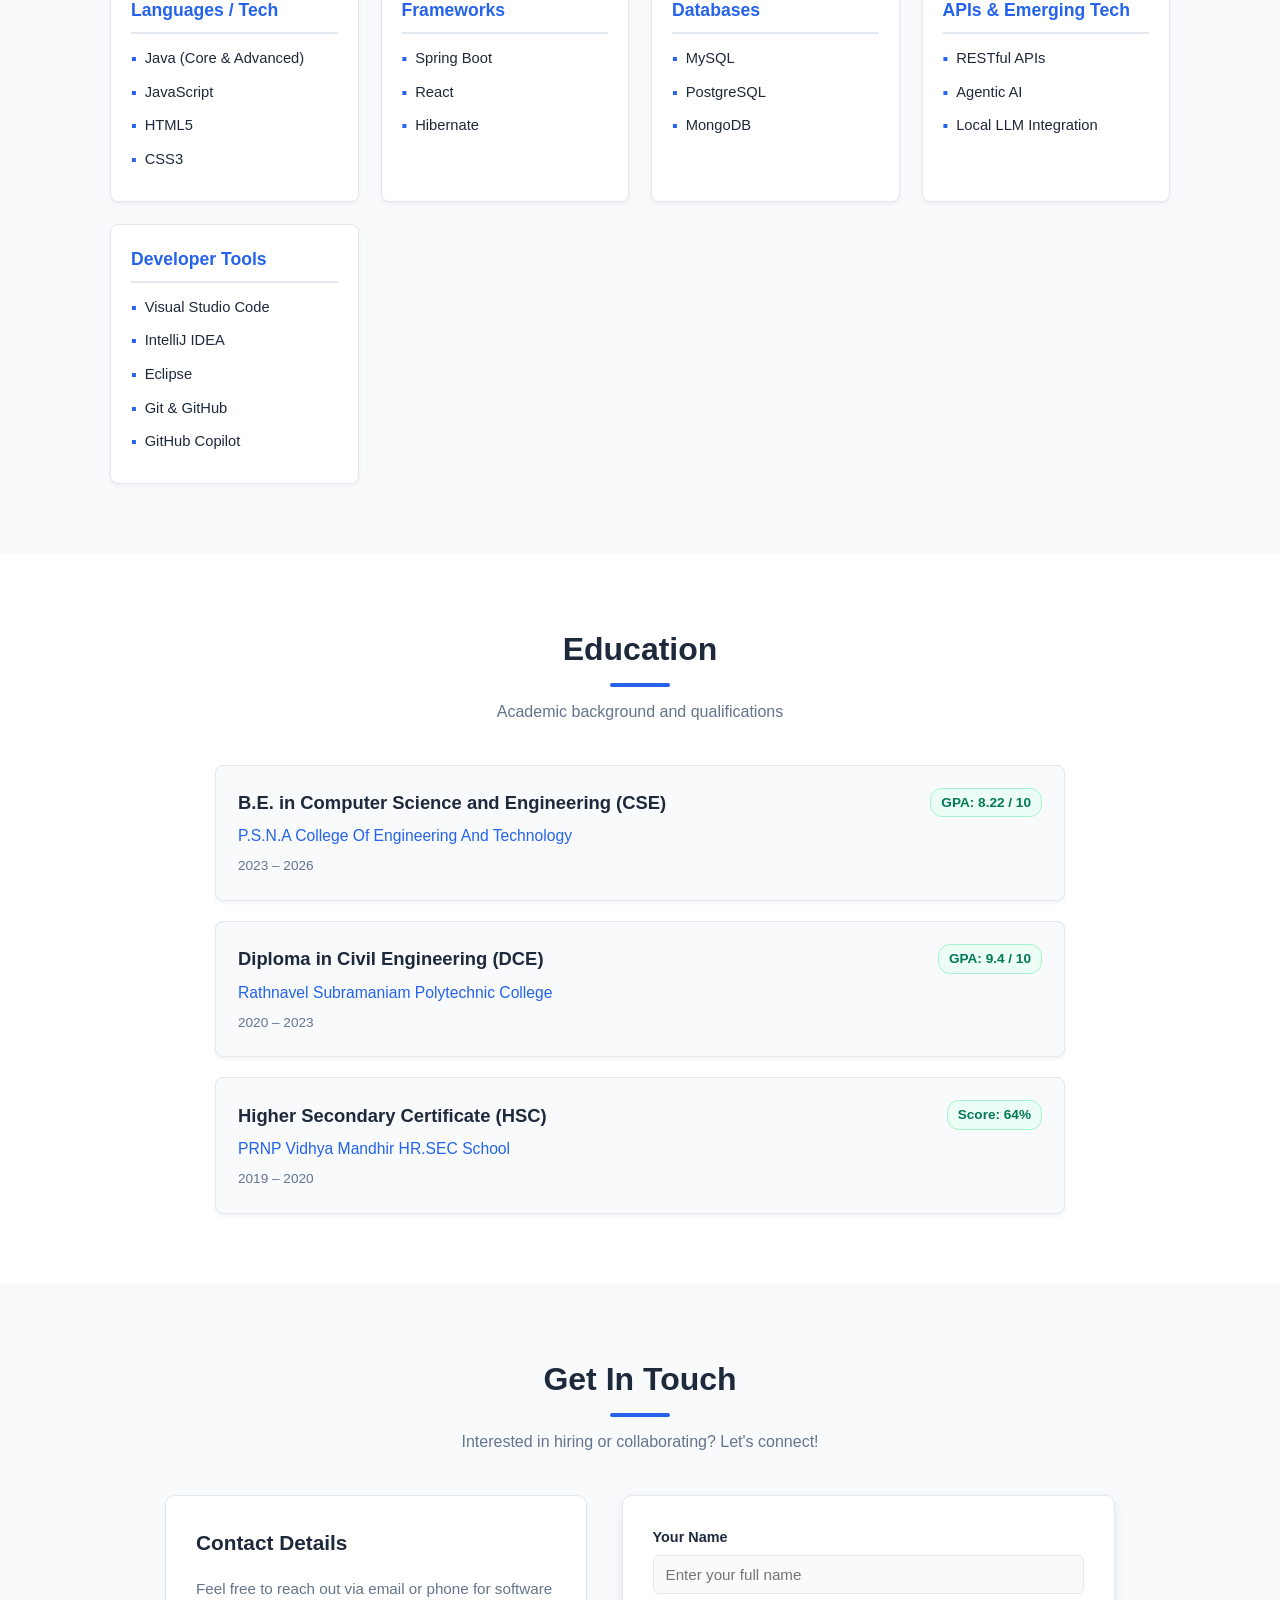
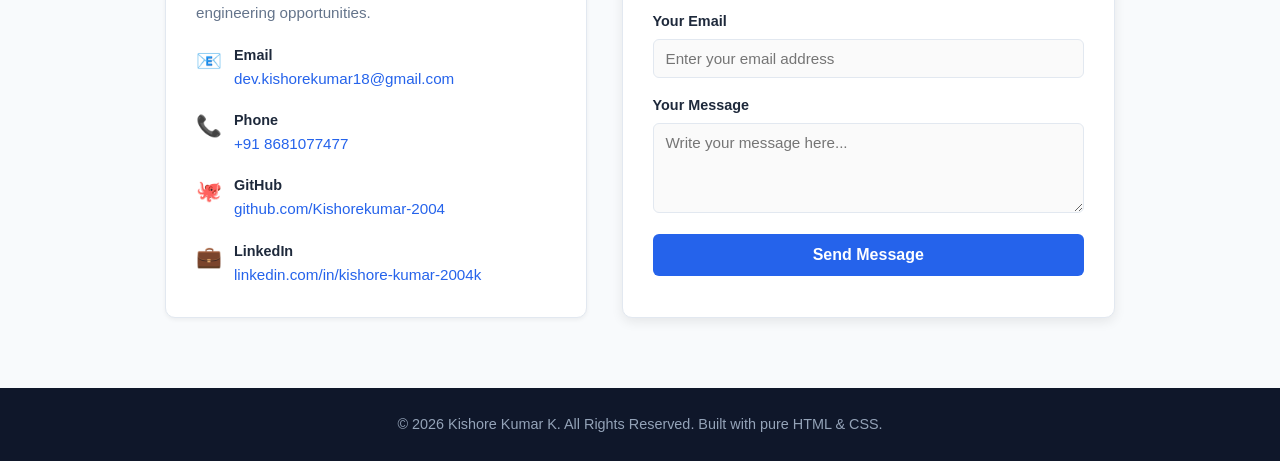
==== commit dd934c4e: "Update portfolio with real photo, live demo link, working contact form redirect, and styling" ====
--- a/index.html
+++ b/index.html
@@ -60,7 +60,7 @@
       <!-- Right Column: Profile Image Placeholder -->
       <div class="hero-image-wrapper">
         <div class="profile-card">
-          <img src="images//Kishore.png" alt="Kishore Kumar K Profile" class="profile-img">
+          <img src="images/Kishore.png" alt="Kishore Kumar K Profile" class="profile-img">
         </div>
       </div>
 
@@ -208,7 +208,10 @@
             </p>
             <div class="project-footer-links">
               <a href="project3.html" class="btn btn-project">View Details &rarr;</a>
-              <a href="https://github.com/Kishorekumar-2004" target="_blank" class="github-link">🐙 GitHub</a>
+              <div class="card-links-group">
+                <a href="https://persionalportfolio-xi.vercel.app/" target="_blank" class="live-link">🚀 Live Demo</a>
+                <a href="https://github.com/Kishorekumar-2004" target="_blank" class="github-link">🐙 GitHub</a>
+              </div>
             </div>
           </div>
         </article>
@@ -459,6 +462,7 @@
             <input type="hidden" name="_subject" value="New Portfolio Contact Message from Kishore Kumar K's Portfolio!">
             <input type="hidden" name="_template" value="table">
             <input type="hidden" name="_captcha" value="false">
+            <input type="hidden" name="_next" value="https://persionalportfolio-xi.vercel.app/#contact">
 
             <div class="form-group">
               <label for="name">Your Name</label>
--- a/style.css
+++ b/style.css
@@ -455,6 +455,29 @@
   color: var(--text-main);
 }
 
+.card-links-group {
+  display: flex;
+  align-items: center;
+  gap: 10px;
+}
+
+.live-link {
+  font-size: 0.82rem;
+  color: var(--primary-color);
+  background-color: #eff6ff;
+  border: 1px solid #bfdbfe;
+  padding: 3px 8px;
+  border-radius: 4px;
+  text-decoration: none;
+  font-weight: 600;
+  transition: var(--transition);
+}
+
+.live-link:hover {
+  background-color: var(--primary-color);
+  color: #ffffff;
+}
+
 /* --- 8. Skills Section --- */
 .skills-section {
   padding: 70px 0;
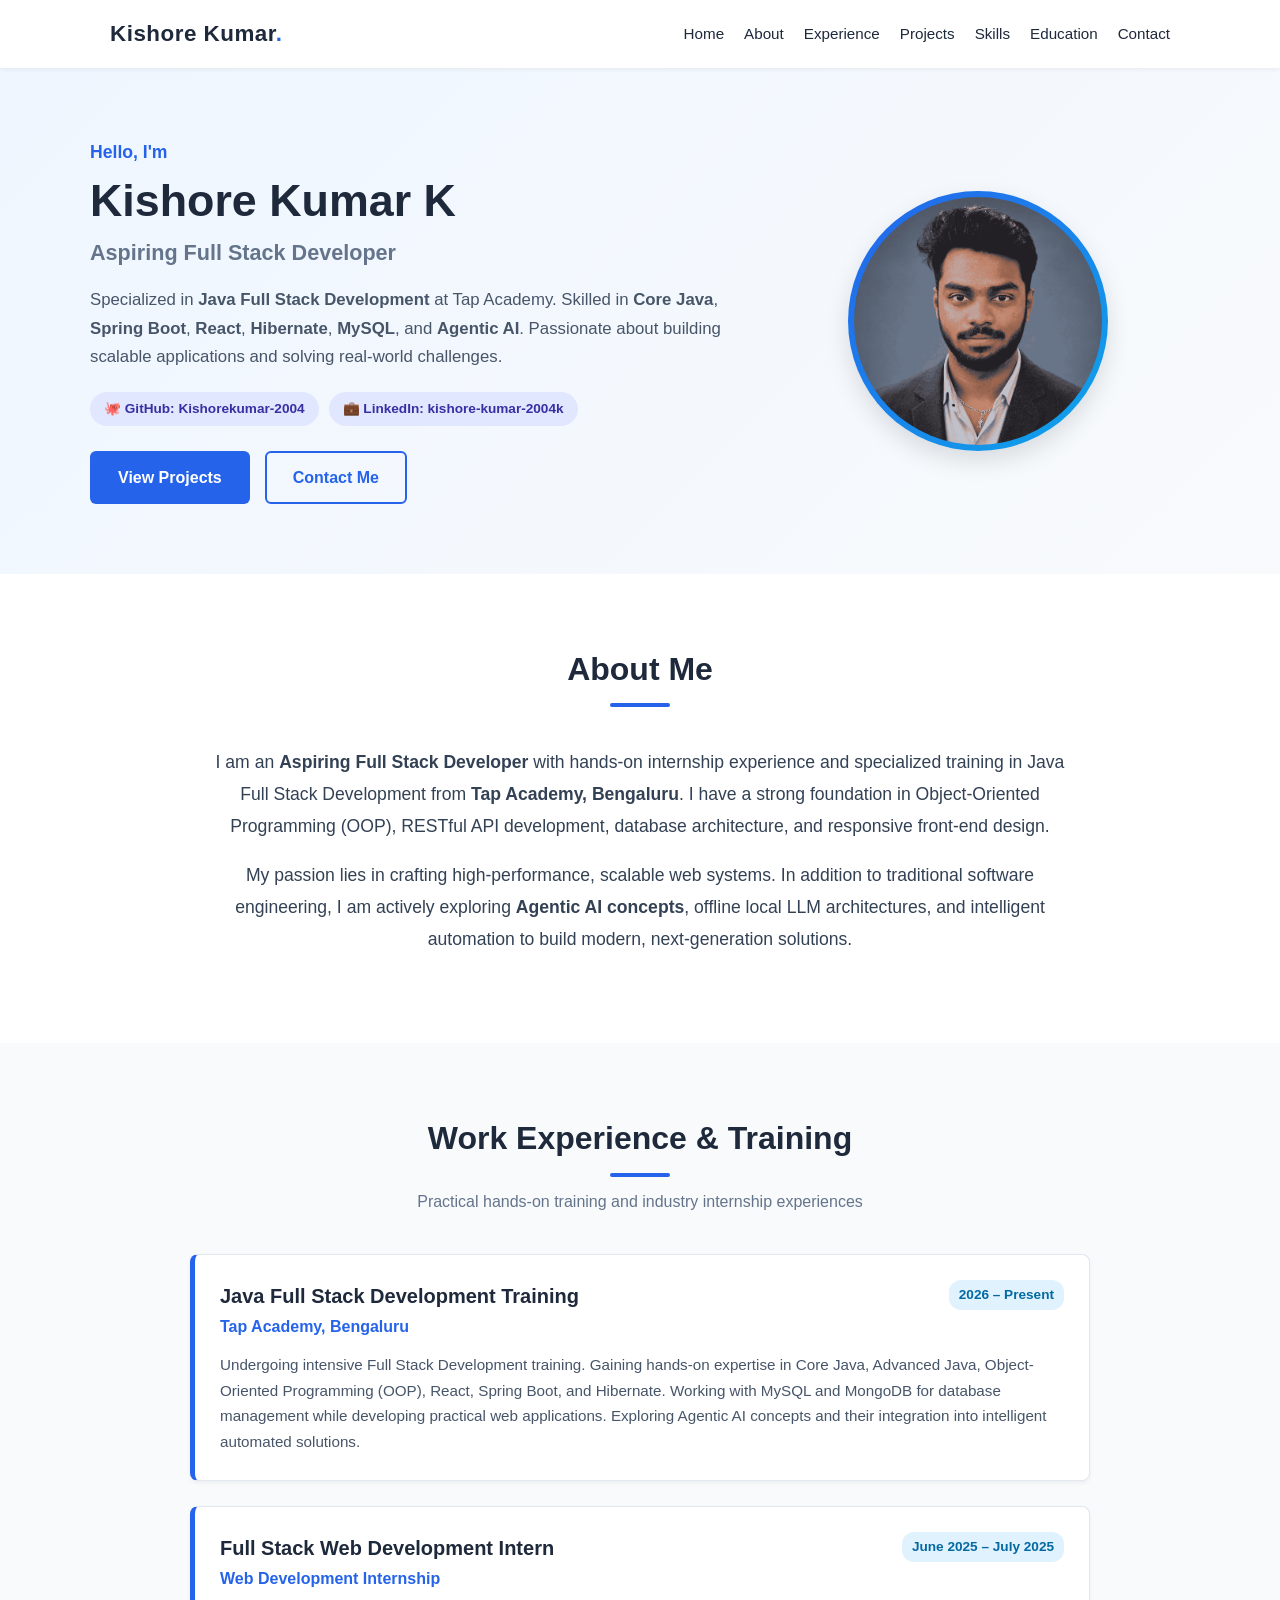
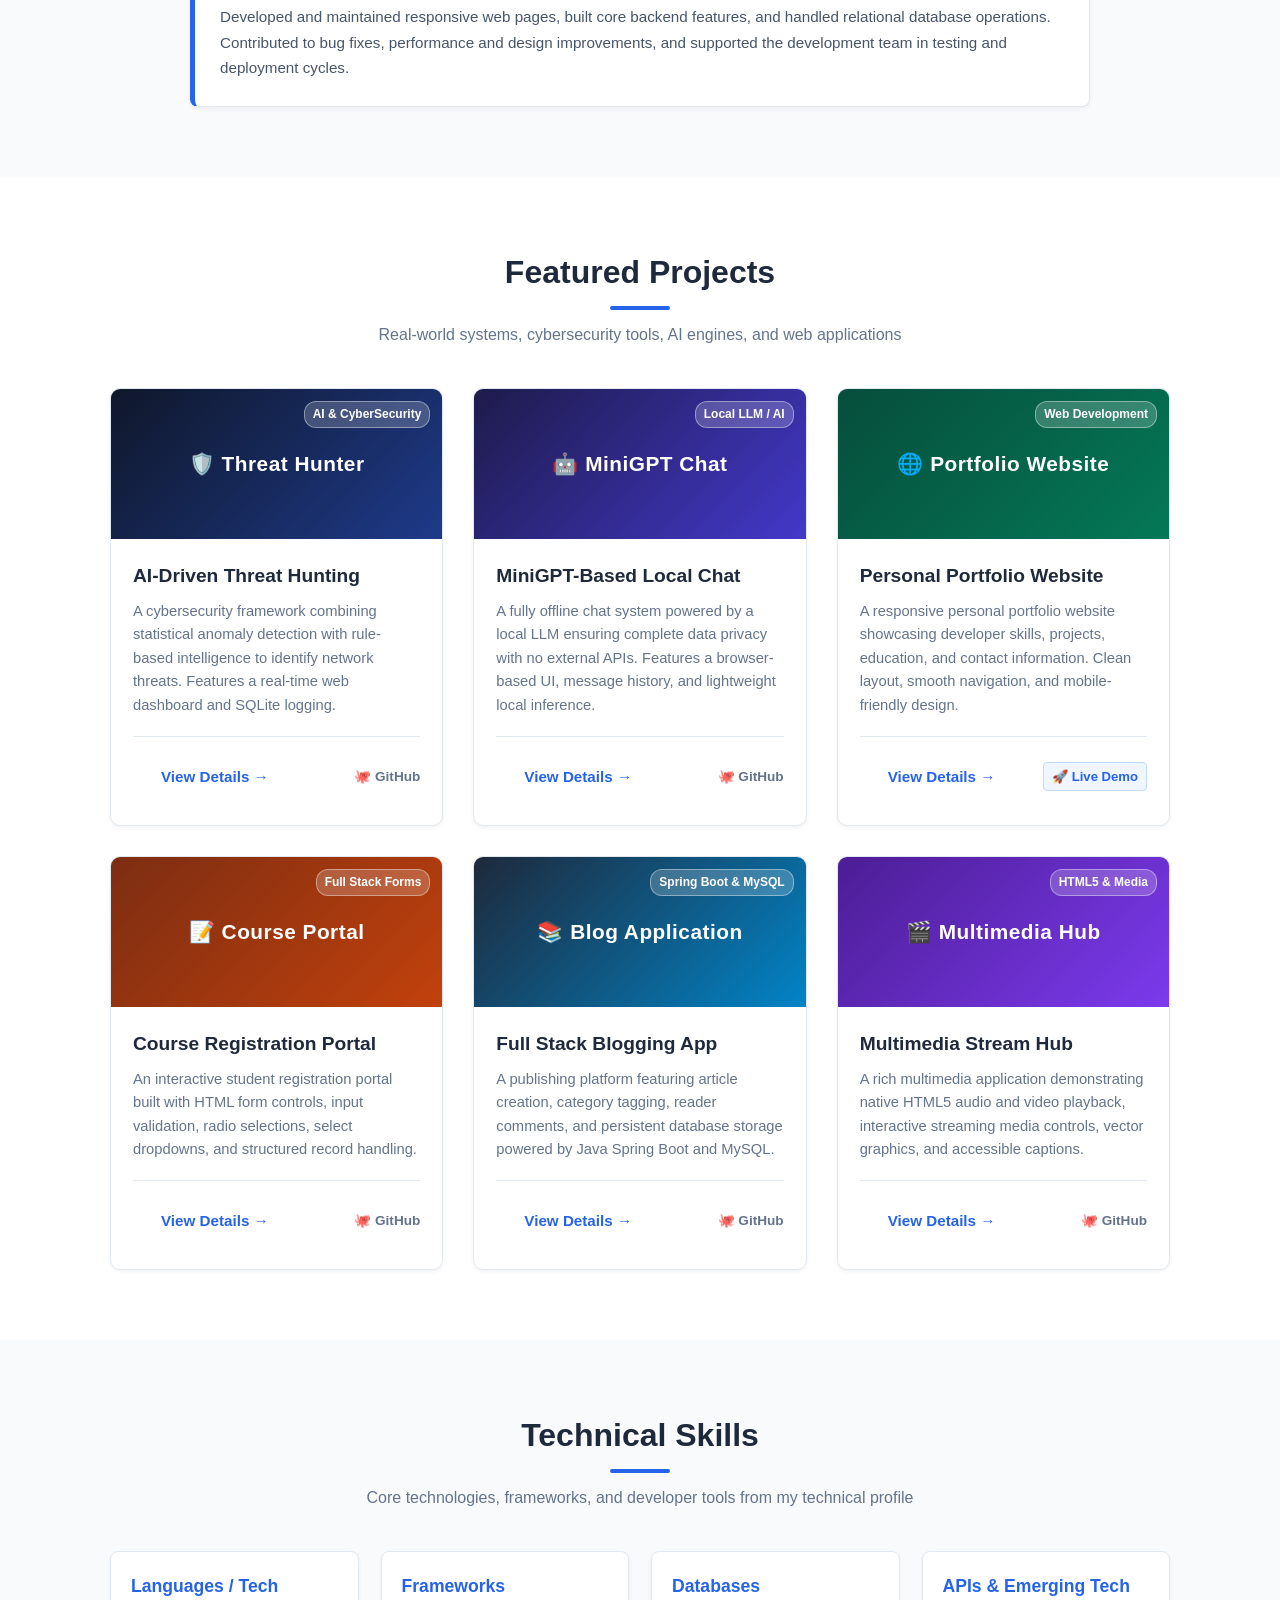
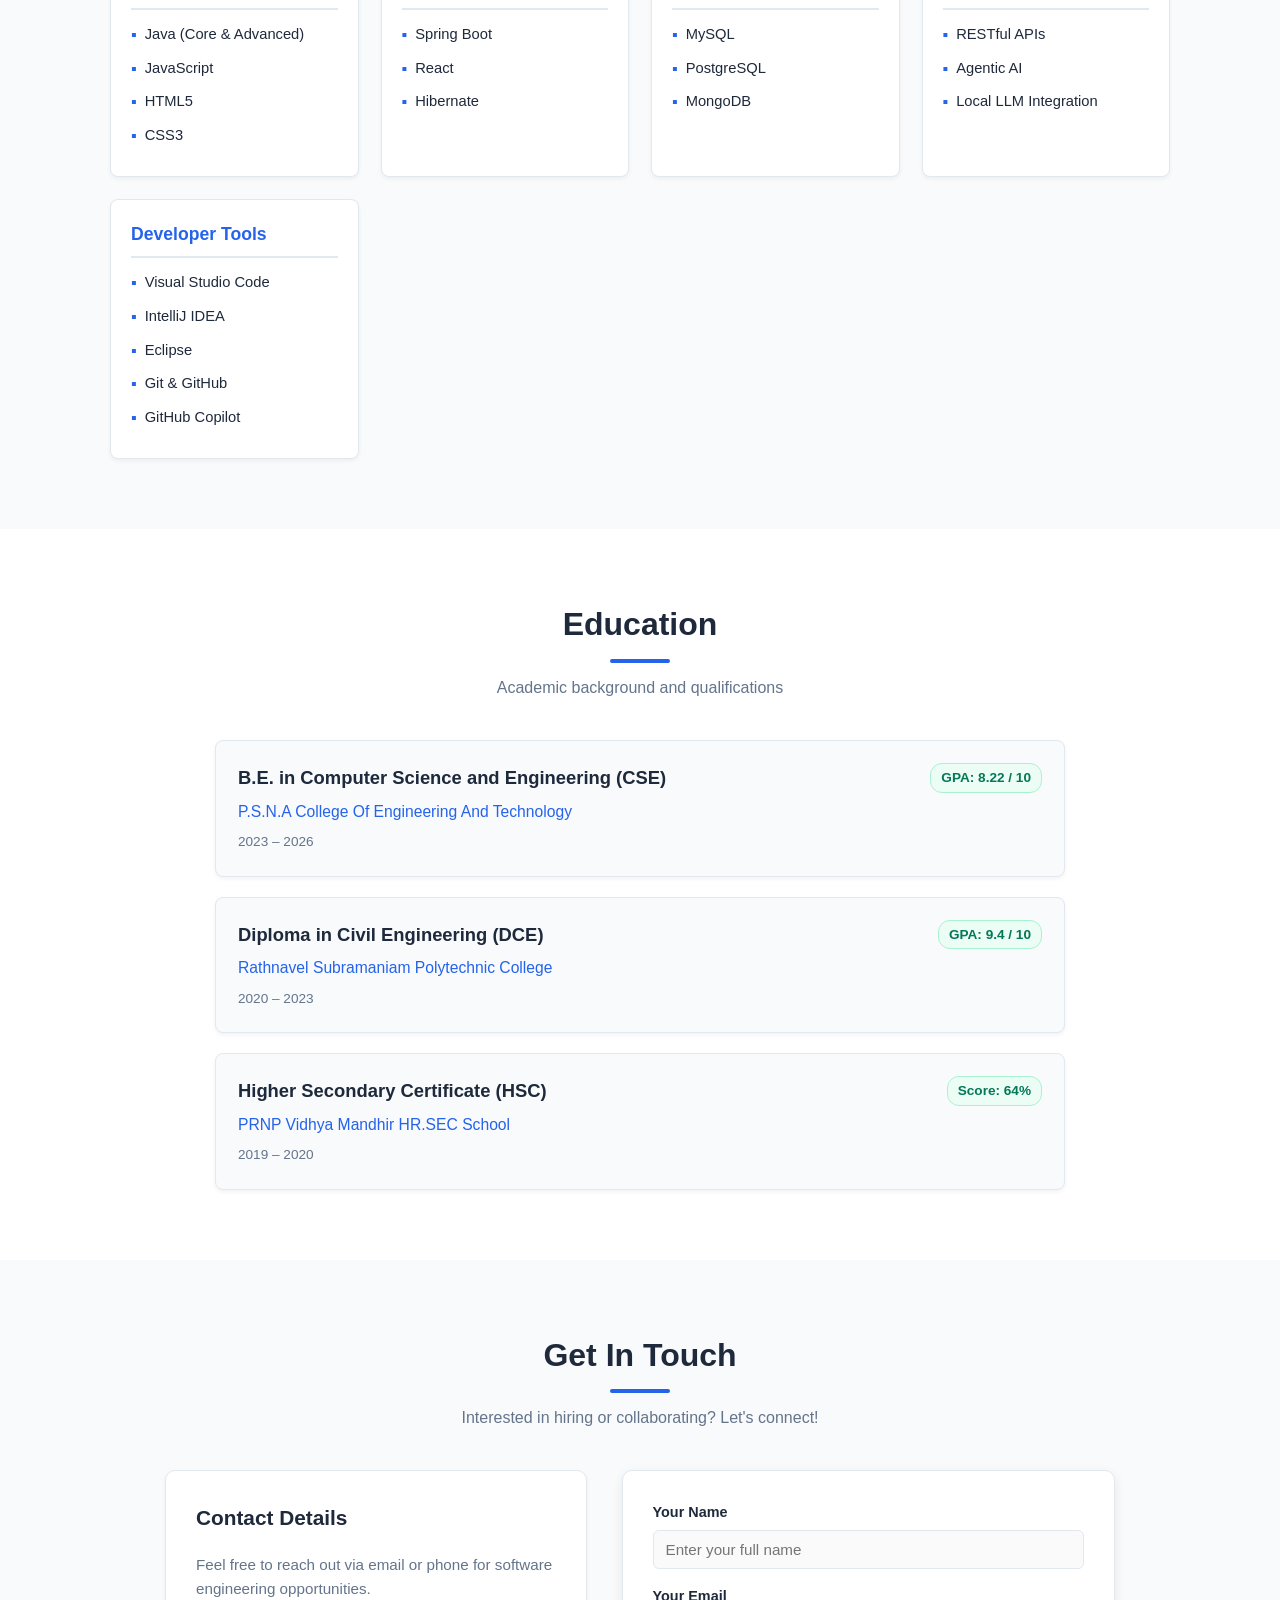
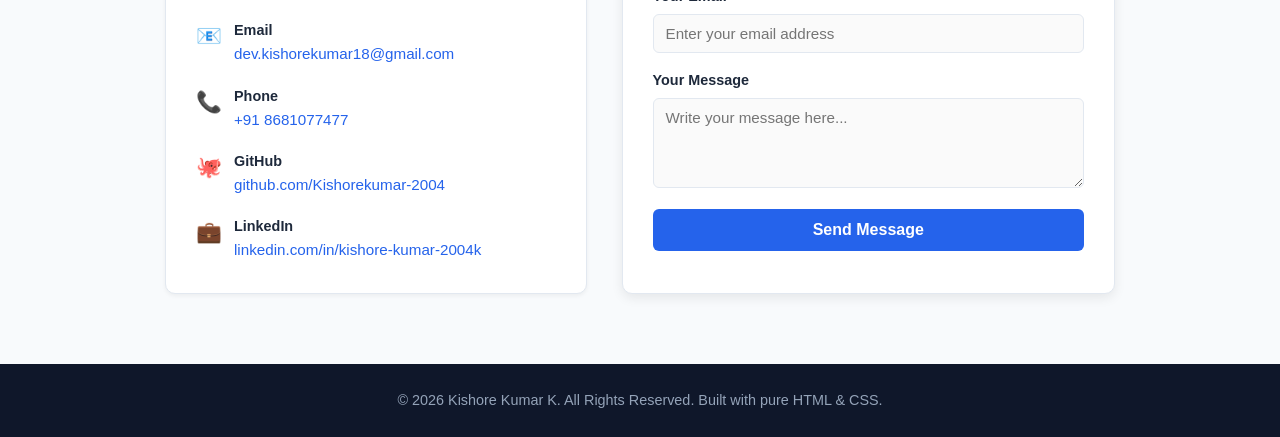
==== commit 669fb592: "URL" ====
--- a/index.html
+++ b/index.html
@@ -210,7 +210,6 @@
               <a href="project3.html" class="btn btn-project">View Details &rarr;</a>
               <div class="card-links-group">
                 <a href="https://persionalportfolio-xi.vercel.app/" target="_blank" class="live-link">🚀 Live Demo</a>
-                <a href="https://github.com/Kishorekumar-2004" target="_blank" class="github-link">🐙 GitHub</a>
               </div>
             </div>
           </div>
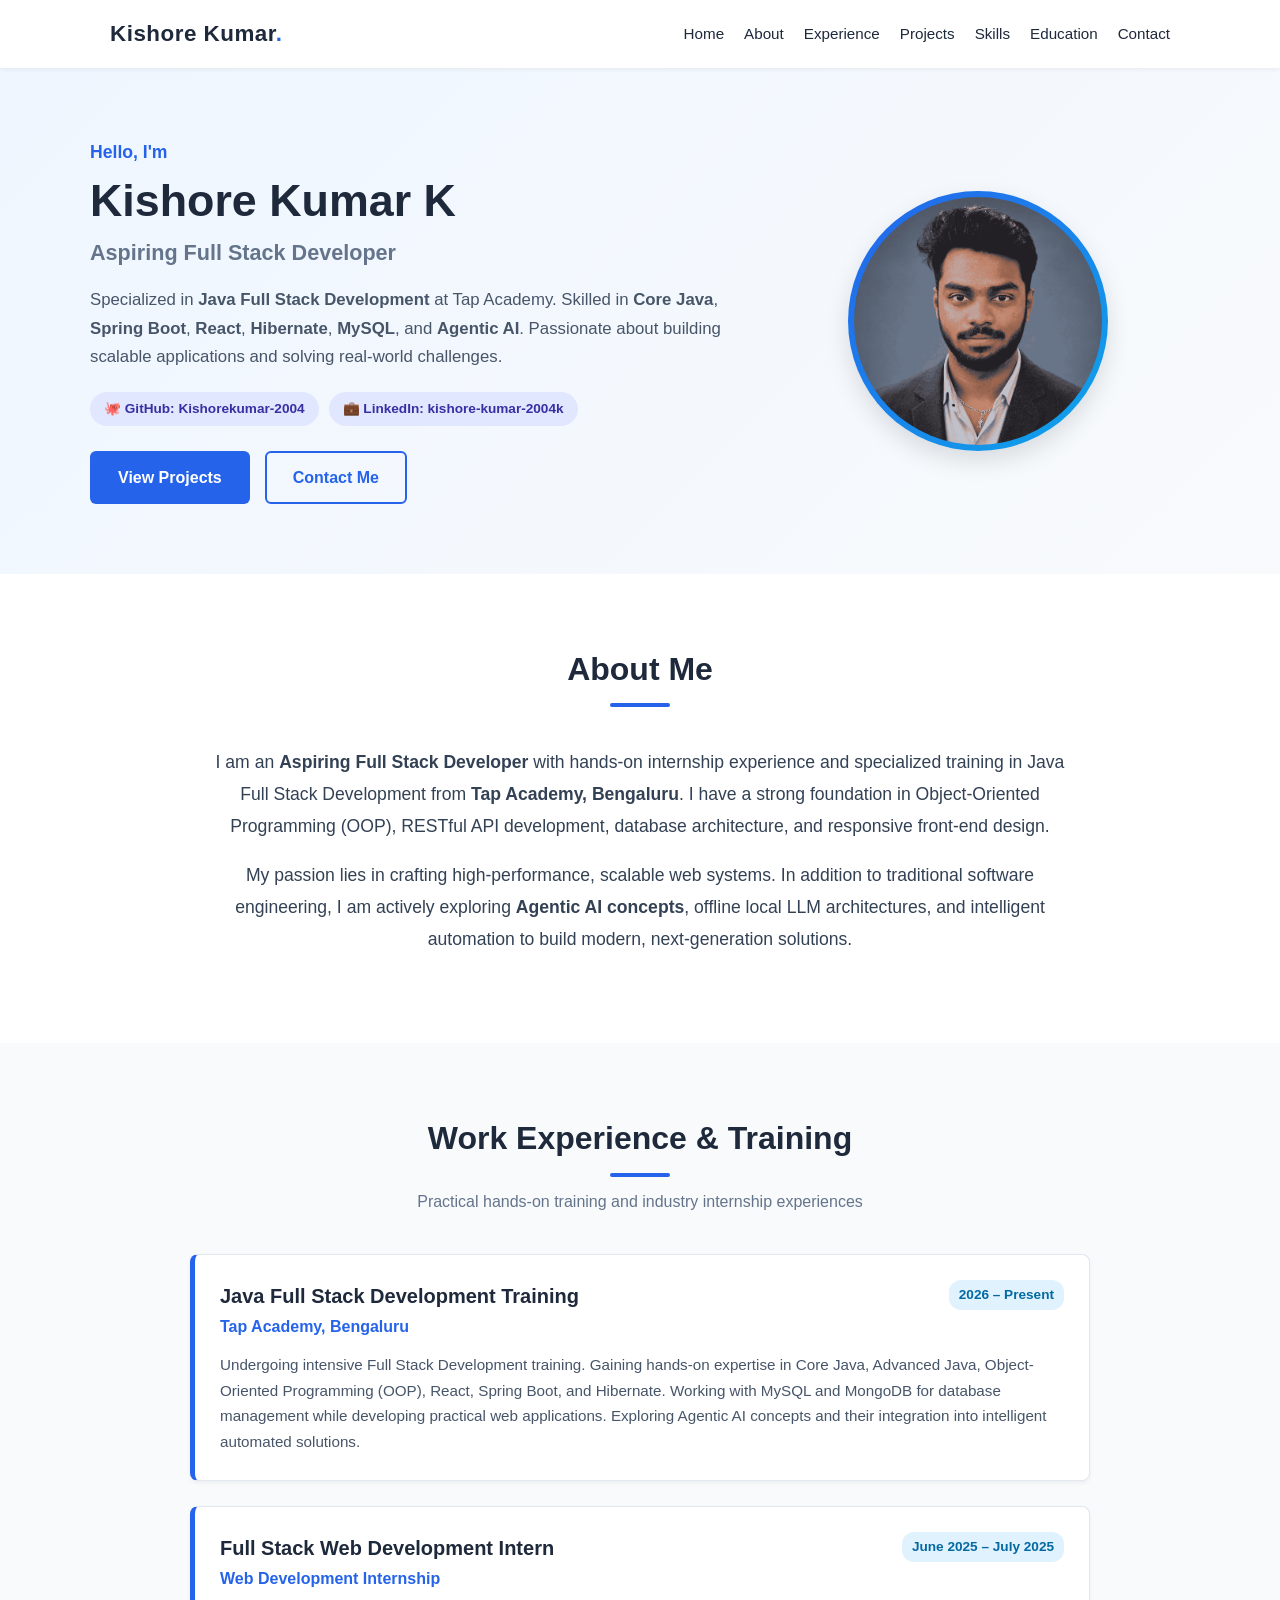
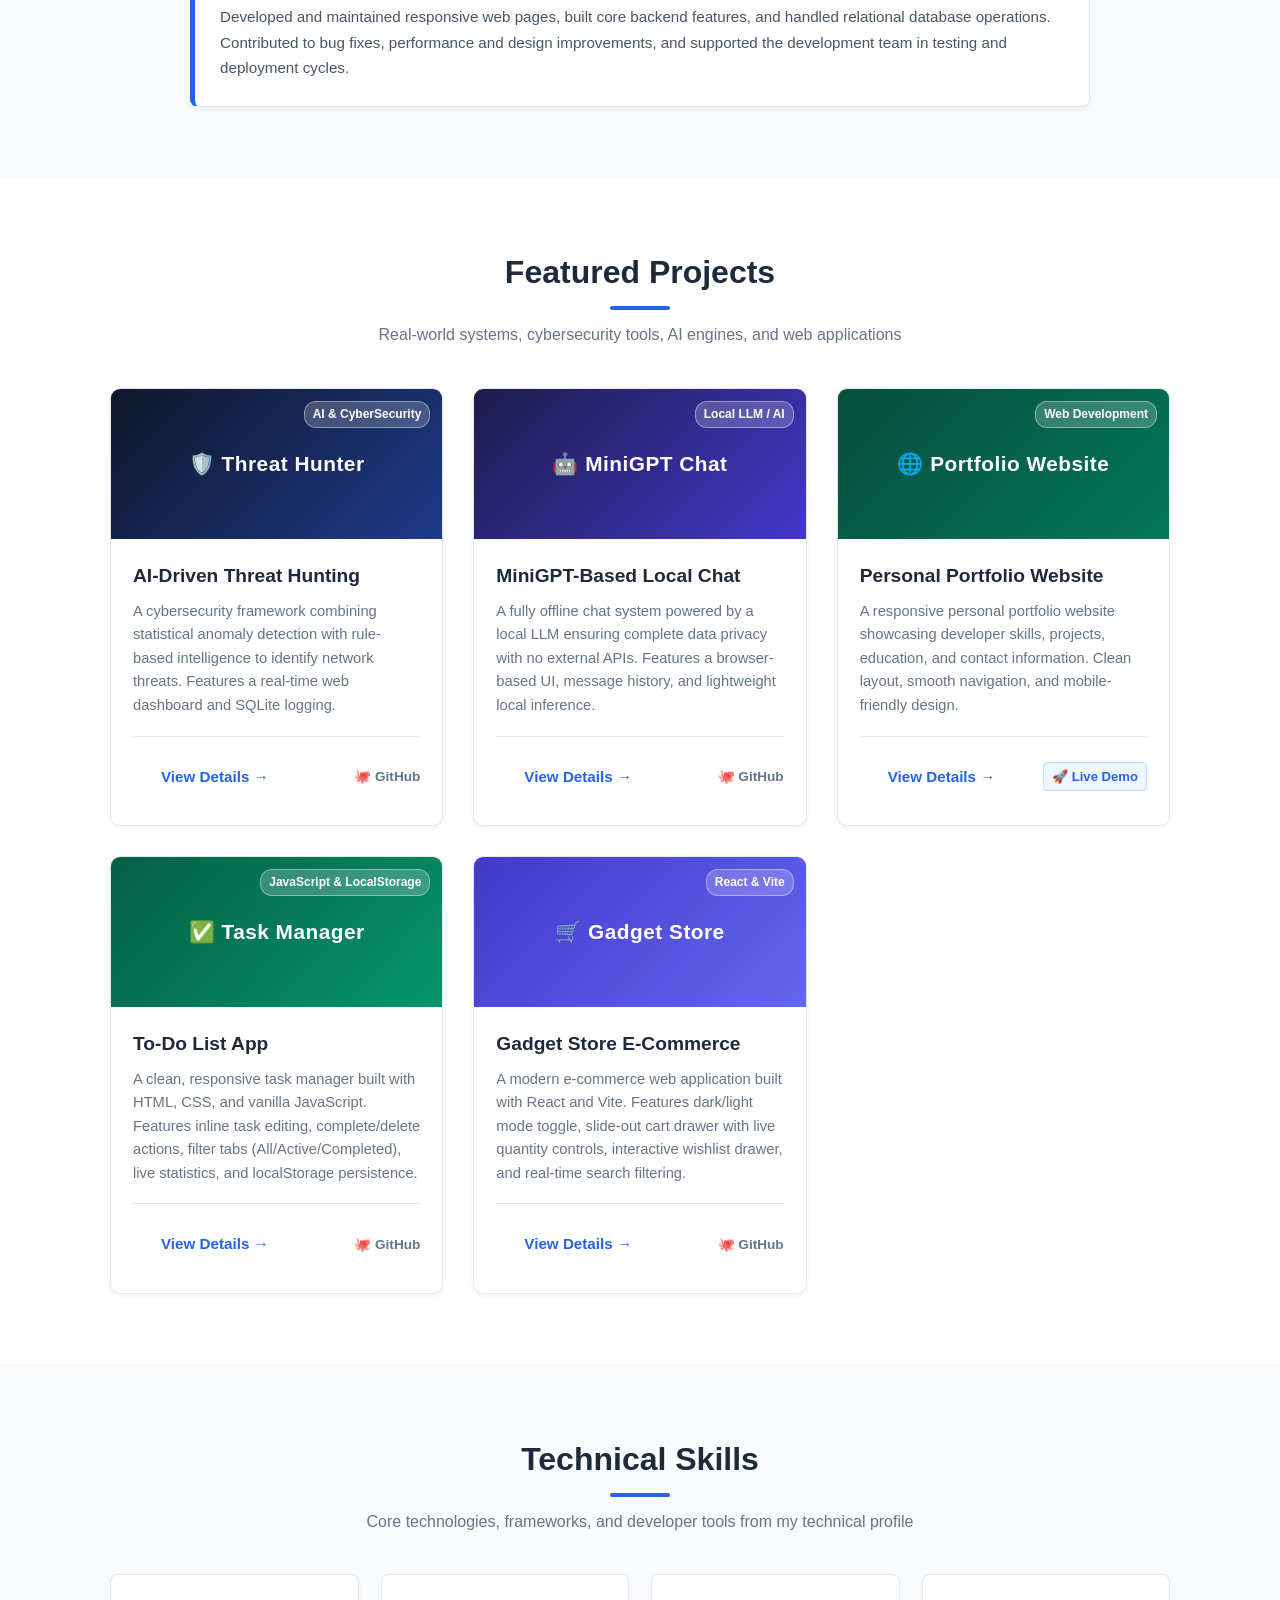
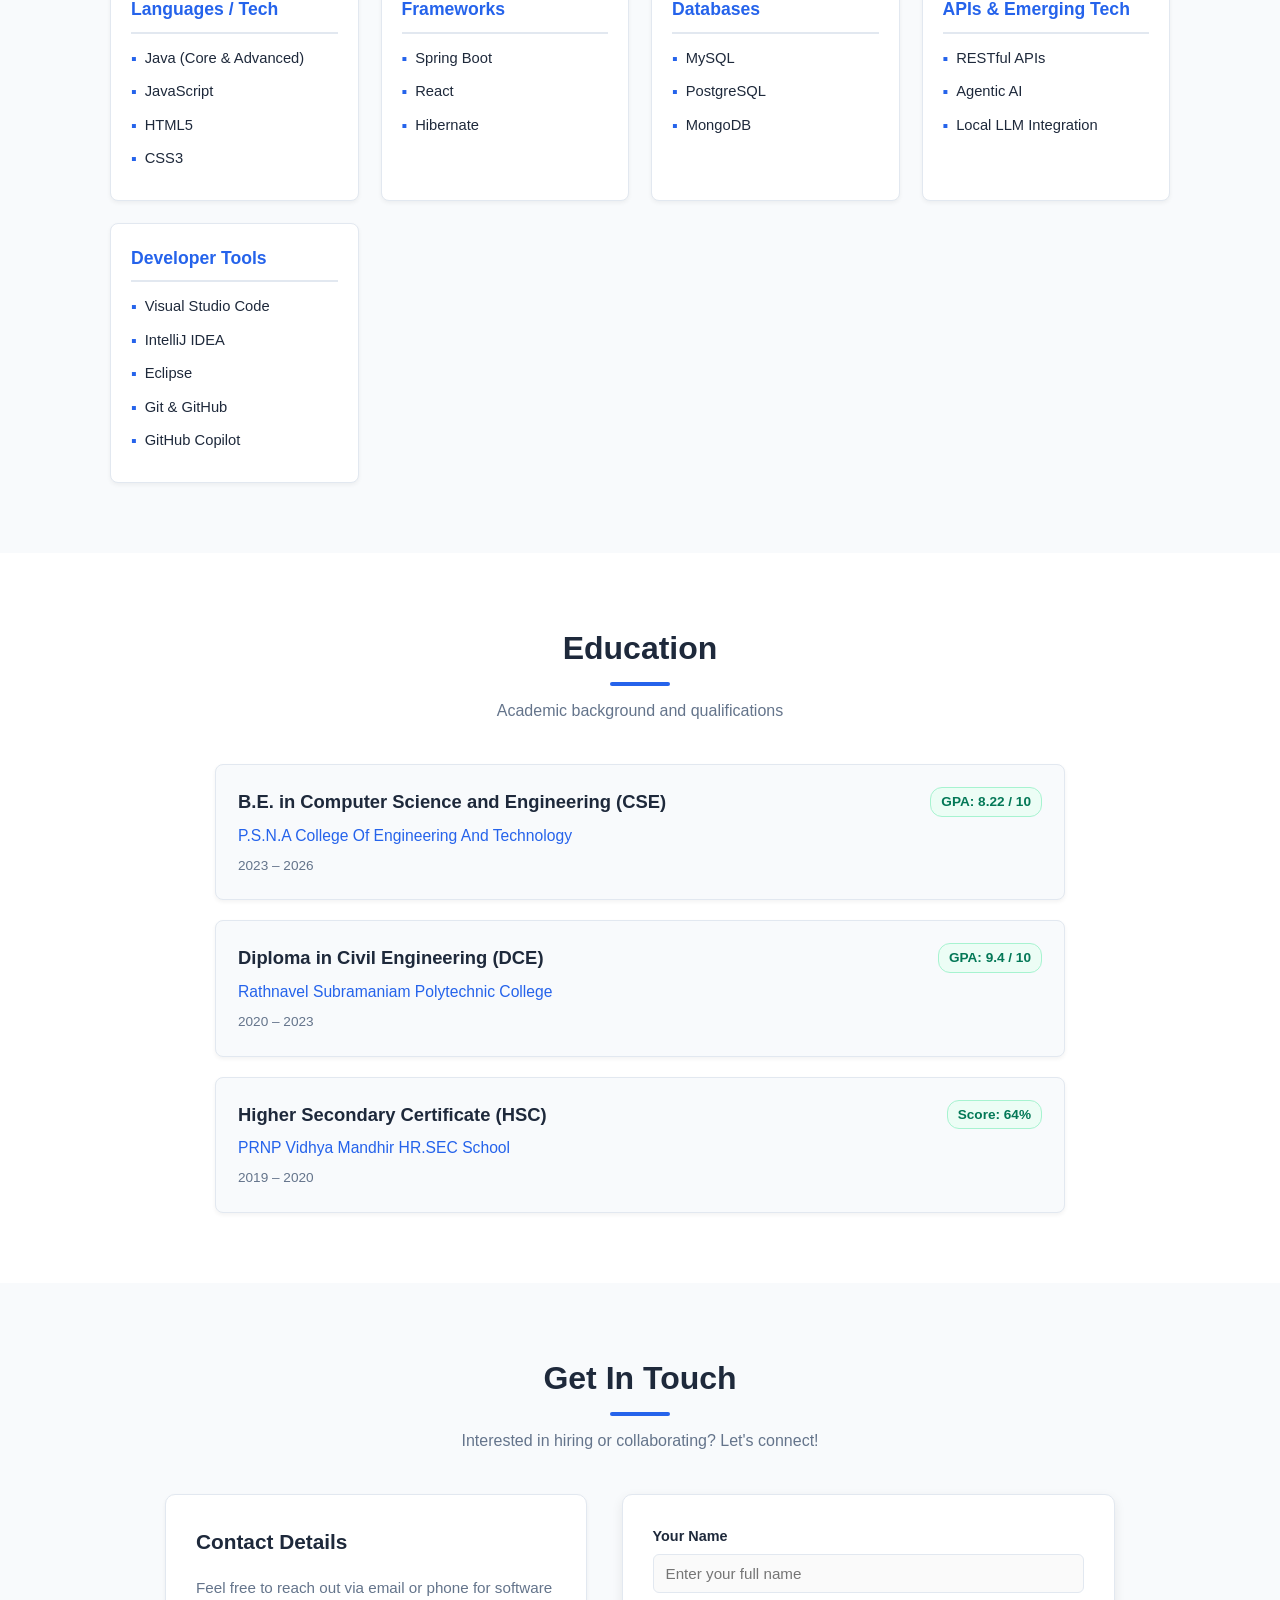
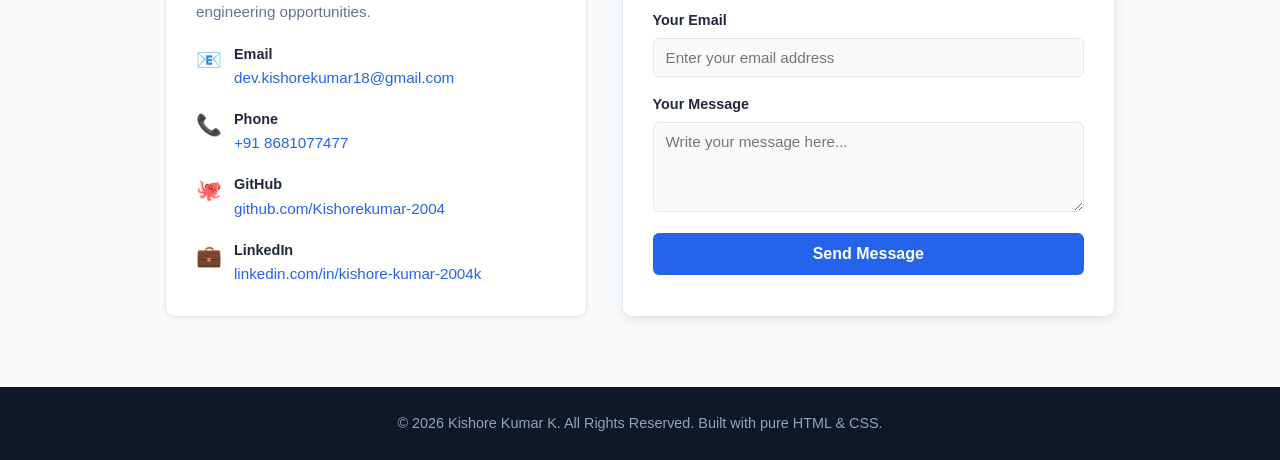
==== commit d11a7ff5: "Replace Course, Blog, and Multimedia projects with Todo-List-App and Gadget_Store-using-React" ====
--- a/index.html
+++ b/index.html
@@ -215,59 +215,40 @@
           </div>
         </article>
 
-        <!-- Project 4: Course Registration Portal -->
+        <!-- Project 4: To-Do List App -->
         <article class="project-card">
-          <div class="project-image-box" style="background: linear-gradient(135deg, #7c2d12, #c2410c);">
-            <span class="project-tag">Full Stack Forms</span>
-            <div class="project-placeholder-preview">📝 Course Portal</div>
+          <div class="project-image-box" style="background: linear-gradient(135deg, #065f46, #059669);">
+            <span class="project-tag">JavaScript &amp; LocalStorage</span>
+            <div class="project-placeholder-preview">✅ Task Manager</div>
           </div>
           <div class="project-info">
-            <h3 class="project-title">Course Registration Portal</h3>
+            <h3 class="project-title">To-Do List App</h3>
             <p class="project-desc">
-              An interactive student registration portal built with HTML form controls, input validation, 
-              radio selections, select dropdowns, and structured record handling.
+              A clean, responsive task manager built with HTML, CSS, and vanilla JavaScript. Features inline task editing, 
+              complete/delete actions, filter tabs (All/Active/Completed), live statistics, and localStorage persistence.
             </p>
             <div class="project-footer-links">
               <a href="project4.html" class="btn btn-project">View Details &rarr;</a>
-              <a href="https://github.com/Kishorekumar-2004" target="_blank" class="github-link">🐙 GitHub</a>
+              <a href="https://github.com/Kishorekumar-2004/Todo-List-App" target="_blank" class="github-link">🐙 GitHub</a>
             </div>
           </div>
         </article>
 
-        <!-- Project 5: Full Stack Blogging Platform -->
+        <!-- Project 5: Gadget Store using React -->
         <article class="project-card">
-          <div class="project-image-box" style="background: linear-gradient(135deg, #1e293b, #0284c7);">
-            <span class="project-tag">Spring Boot &amp; MySQL</span>
-            <div class="project-placeholder-preview">📚 Blog Application</div>
+          <div class="project-image-box" style="background: linear-gradient(135deg, #4338ca, #6366f1);">
+            <span class="project-tag">React &amp; Vite</span>
+            <div class="project-placeholder-preview">🛒 Gadget Store</div>
           </div>
           <div class="project-info">
-            <h3 class="project-title">Full Stack Blogging App</h3>
+            <h3 class="project-title">Gadget Store E-Commerce</h3>
             <p class="project-desc">
-              A publishing platform featuring article creation, category tagging, reader comments, 
-              and persistent database storage powered by Java Spring Boot and MySQL.
+              A modern e-commerce web application built with React and Vite. Features dark/light mode toggle, 
+              slide-out cart drawer with live quantity controls, interactive wishlist drawer, and real-time search filtering.
             </p>
             <div class="project-footer-links">
               <a href="project5.html" class="btn btn-project">View Details &rarr;</a>
-              <a href="https://github.com/Kishorekumar-2004" target="_blank" class="github-link">🐙 GitHub</a>
-            </div>
-          </div>
-        </article>
-
-        <!-- Project 6: Multimedia Web Hub -->
-        <article class="project-card">
-          <div class="project-image-box" style="background: linear-gradient(135deg, #4c1d95, #7c3aed);">
-            <span class="project-tag">HTML5 &amp; Media</span>
-            <div class="project-placeholder-preview">🎬 Multimedia Hub</div>
-          </div>
-          <div class="project-info">
-            <h3 class="project-title">Multimedia Stream Hub</h3>
-            <p class="project-desc">
-              A rich multimedia application demonstrating native HTML5 audio and video playback, 
-              interactive streaming media controls, vector graphics, and accessible captions.
-            </p>
-            <div class="project-footer-links">
-              <a href="project6.html" class="btn btn-project">View Details &rarr;</a>
-              <a href="https://github.com/Kishorekumar-2004" target="_blank" class="github-link">🐙 GitHub</a>
+              <a href="https://github.com/Kishorekumar-2004/Gadget_Store-using-React" target="_blank" class="github-link">🐙 GitHub</a>
             </div>
           </div>
         </article>
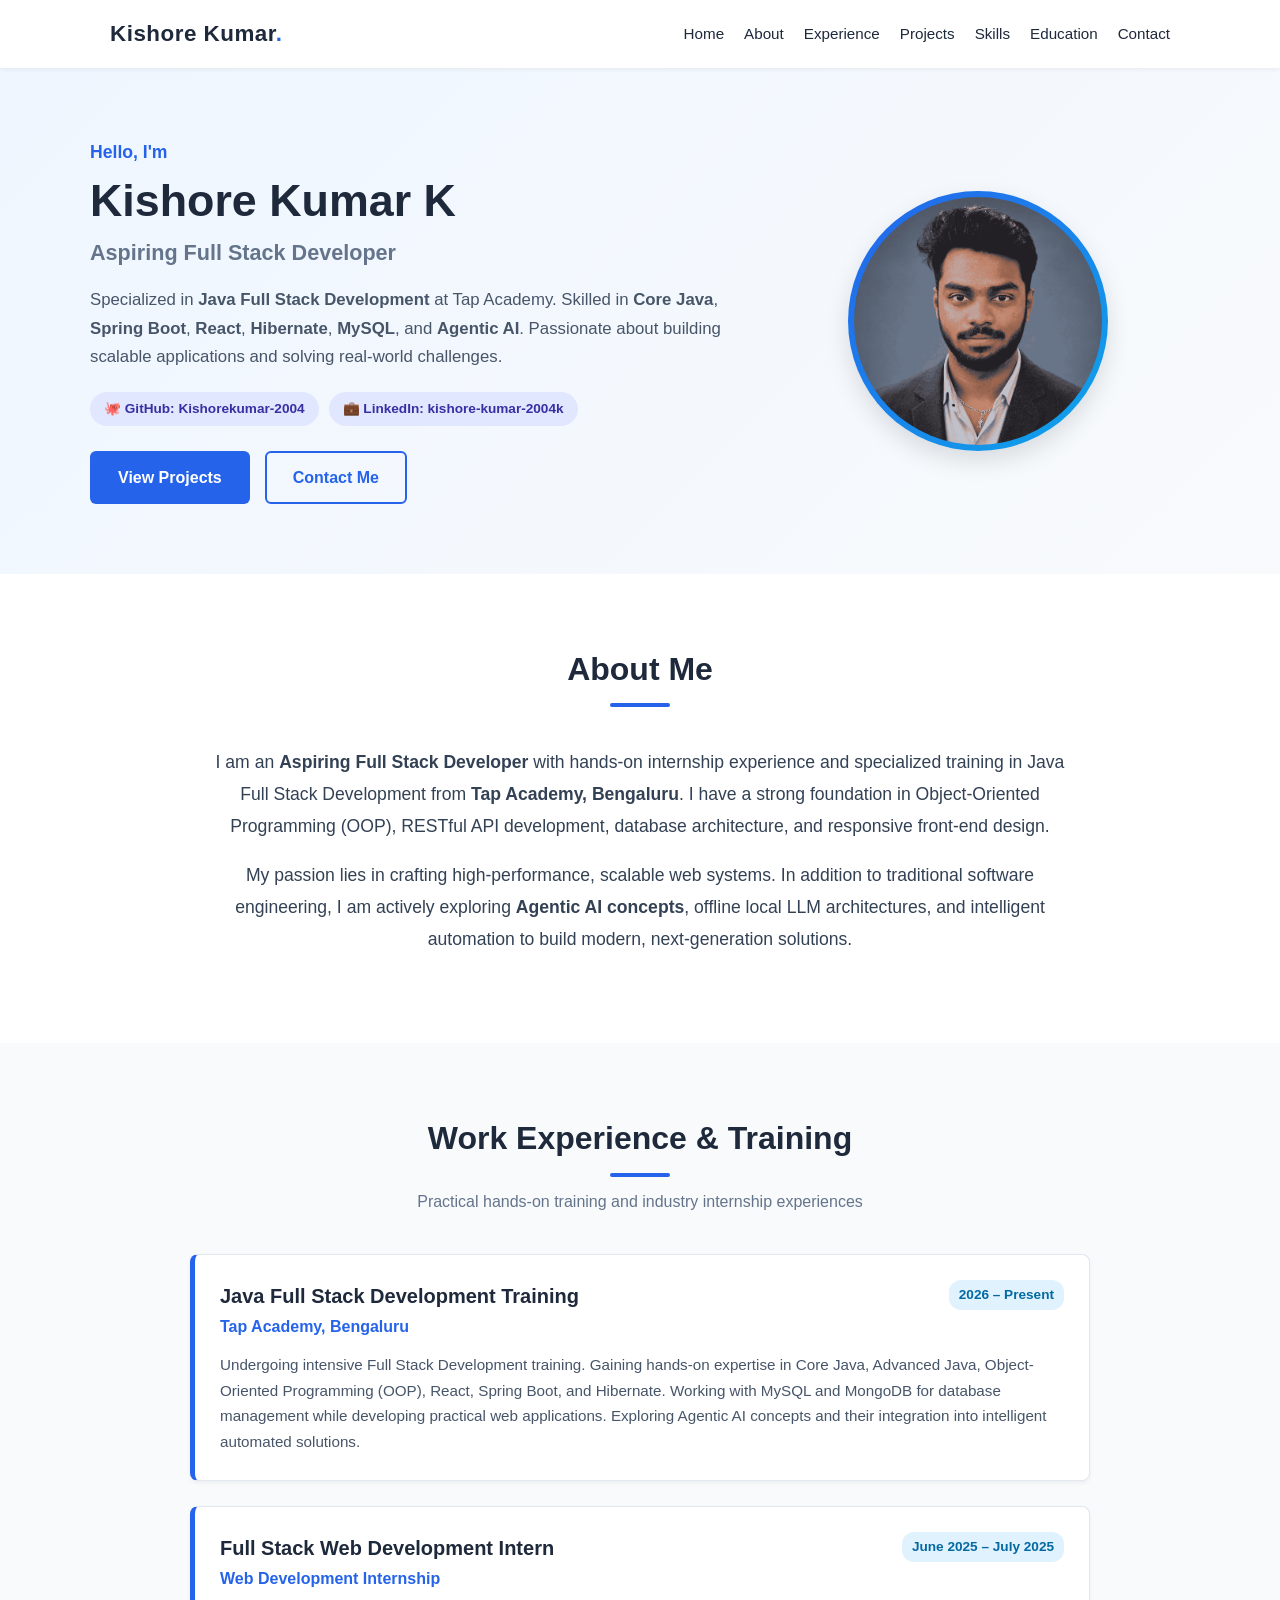
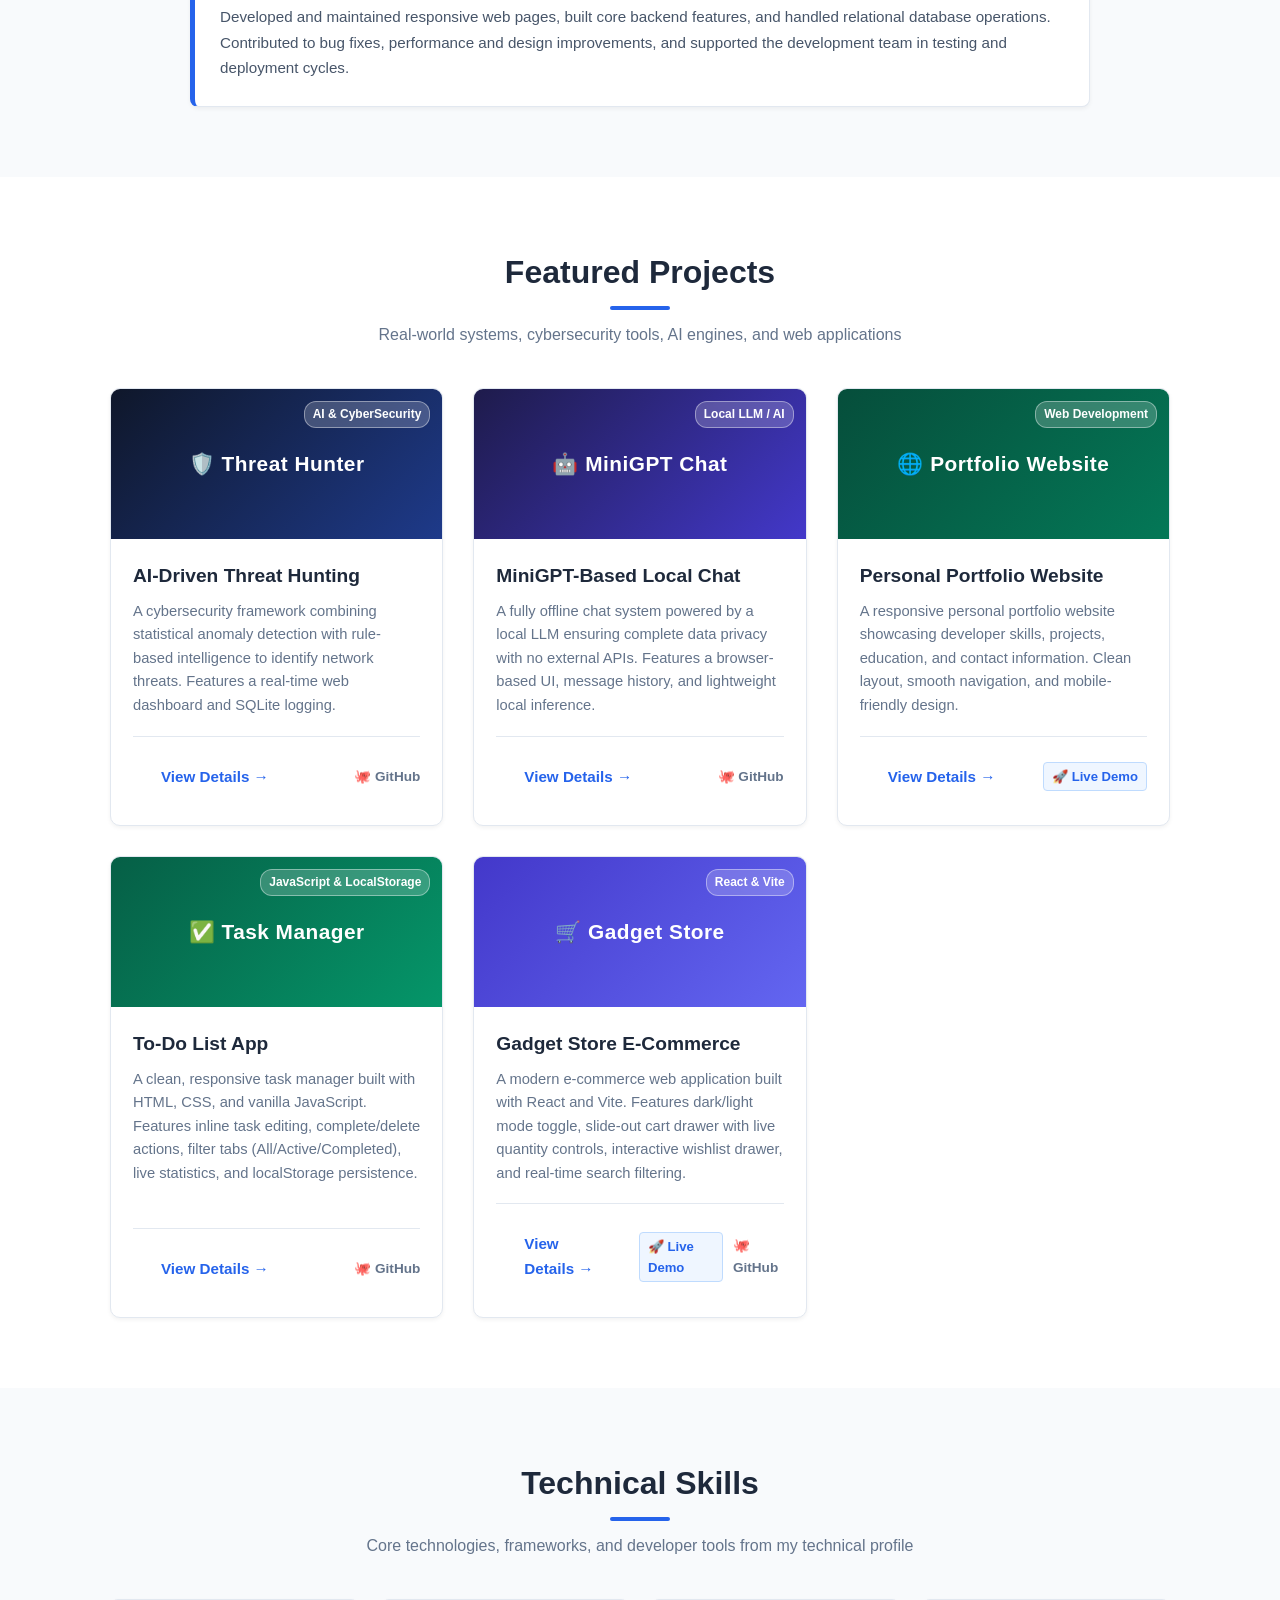
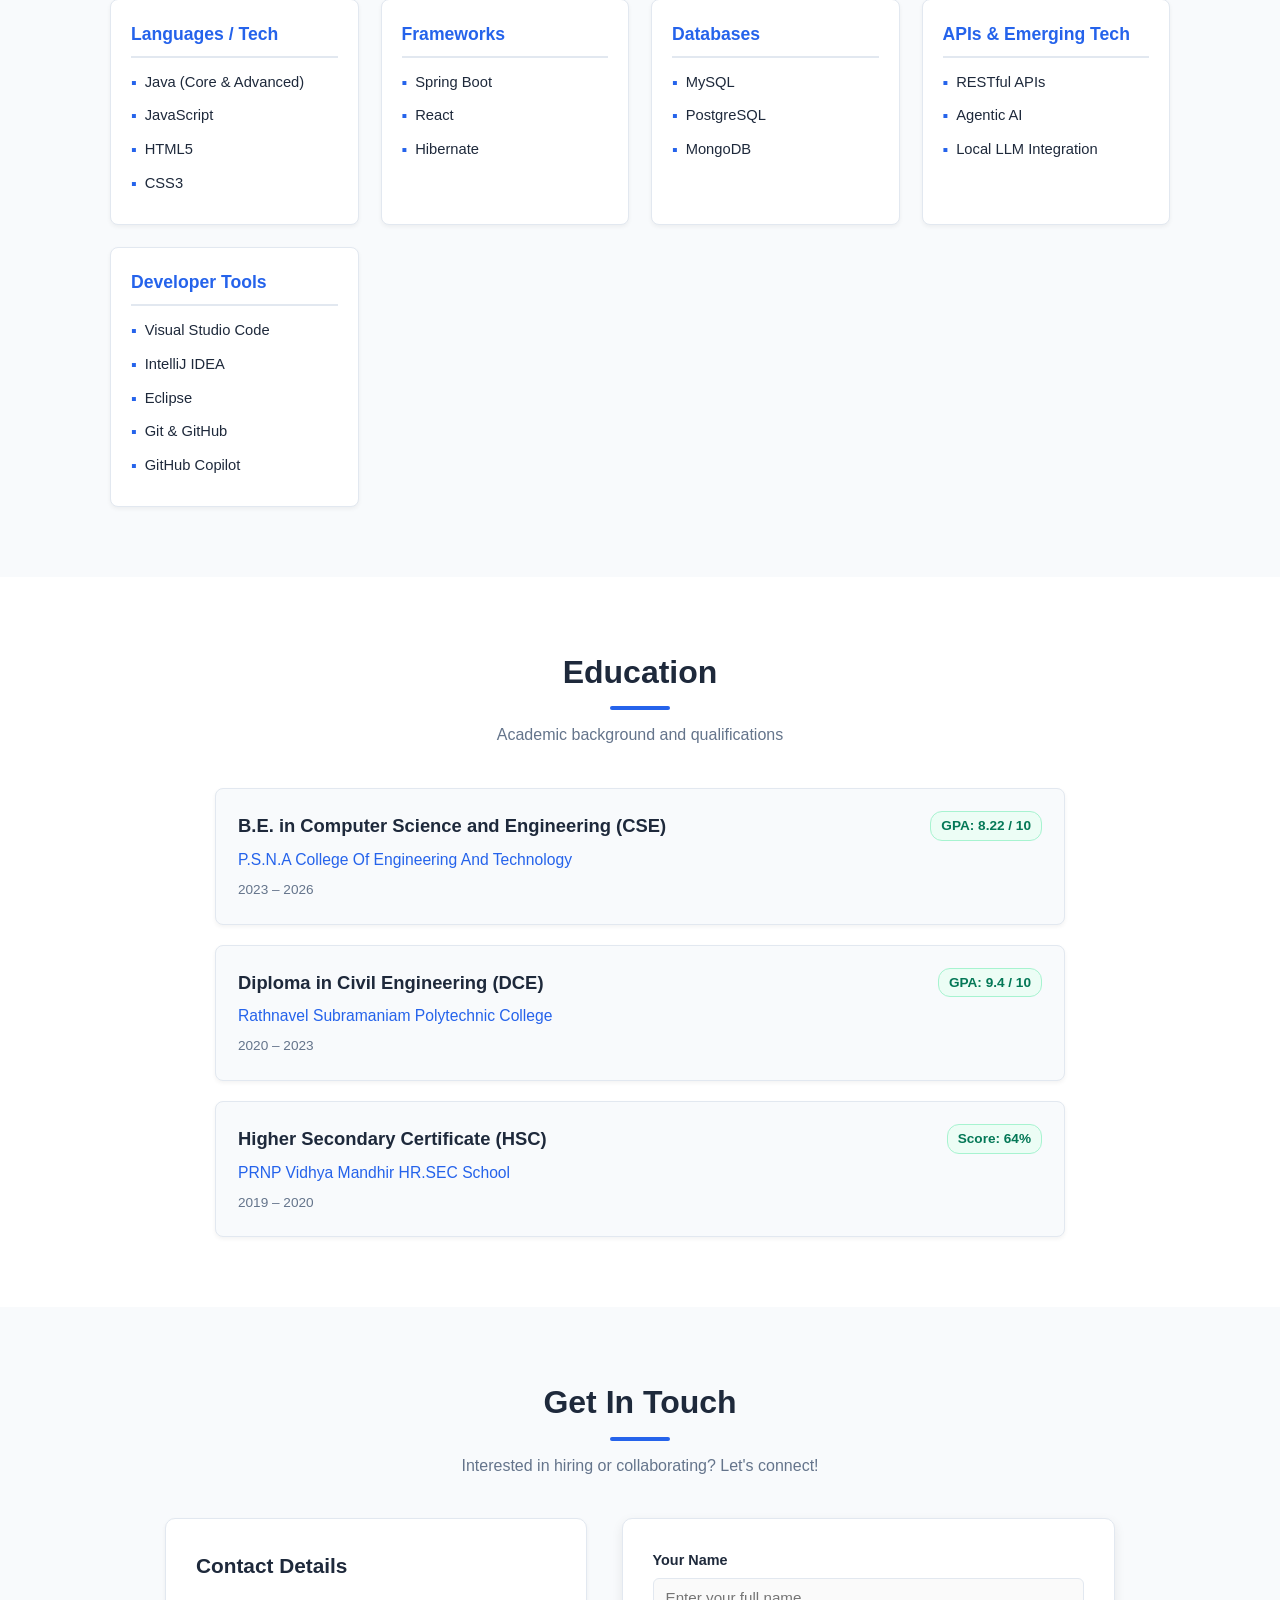
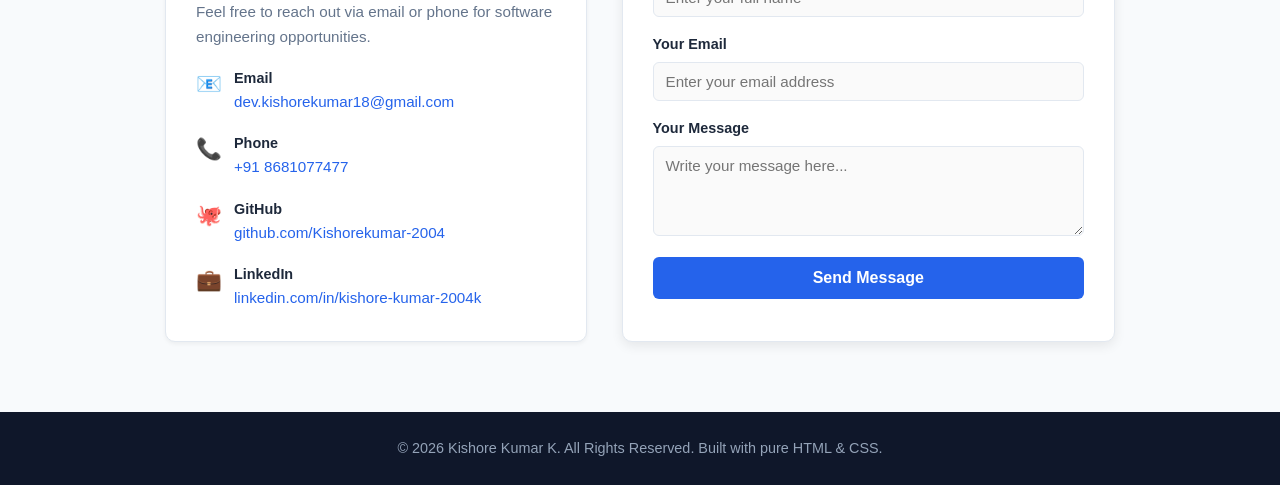
==== commit 987c5939: "Add GadgetHub live demo link and resume update" ====
--- a/index.html
+++ b/index.html
@@ -248,7 +248,10 @@
             </p>
             <div class="project-footer-links">
               <a href="project5.html" class="btn btn-project">View Details &rarr;</a>
-              <a href="https://github.com/Kishorekumar-2004/Gadget_Store-using-React" target="_blank" class="github-link">🐙 GitHub</a>
+              <div class="card-links-group">
+                <a href="https://gadget-store-using-react.vercel.app/" target="_blank" class="live-link">🚀 Live Demo</a>
+                <a href="https://github.com/Kishorekumar-2004/Gadget_Store-using-React" target="_blank" class="github-link">🐙 GitHub</a>
+              </div>
             </div>
           </div>
         </article>
